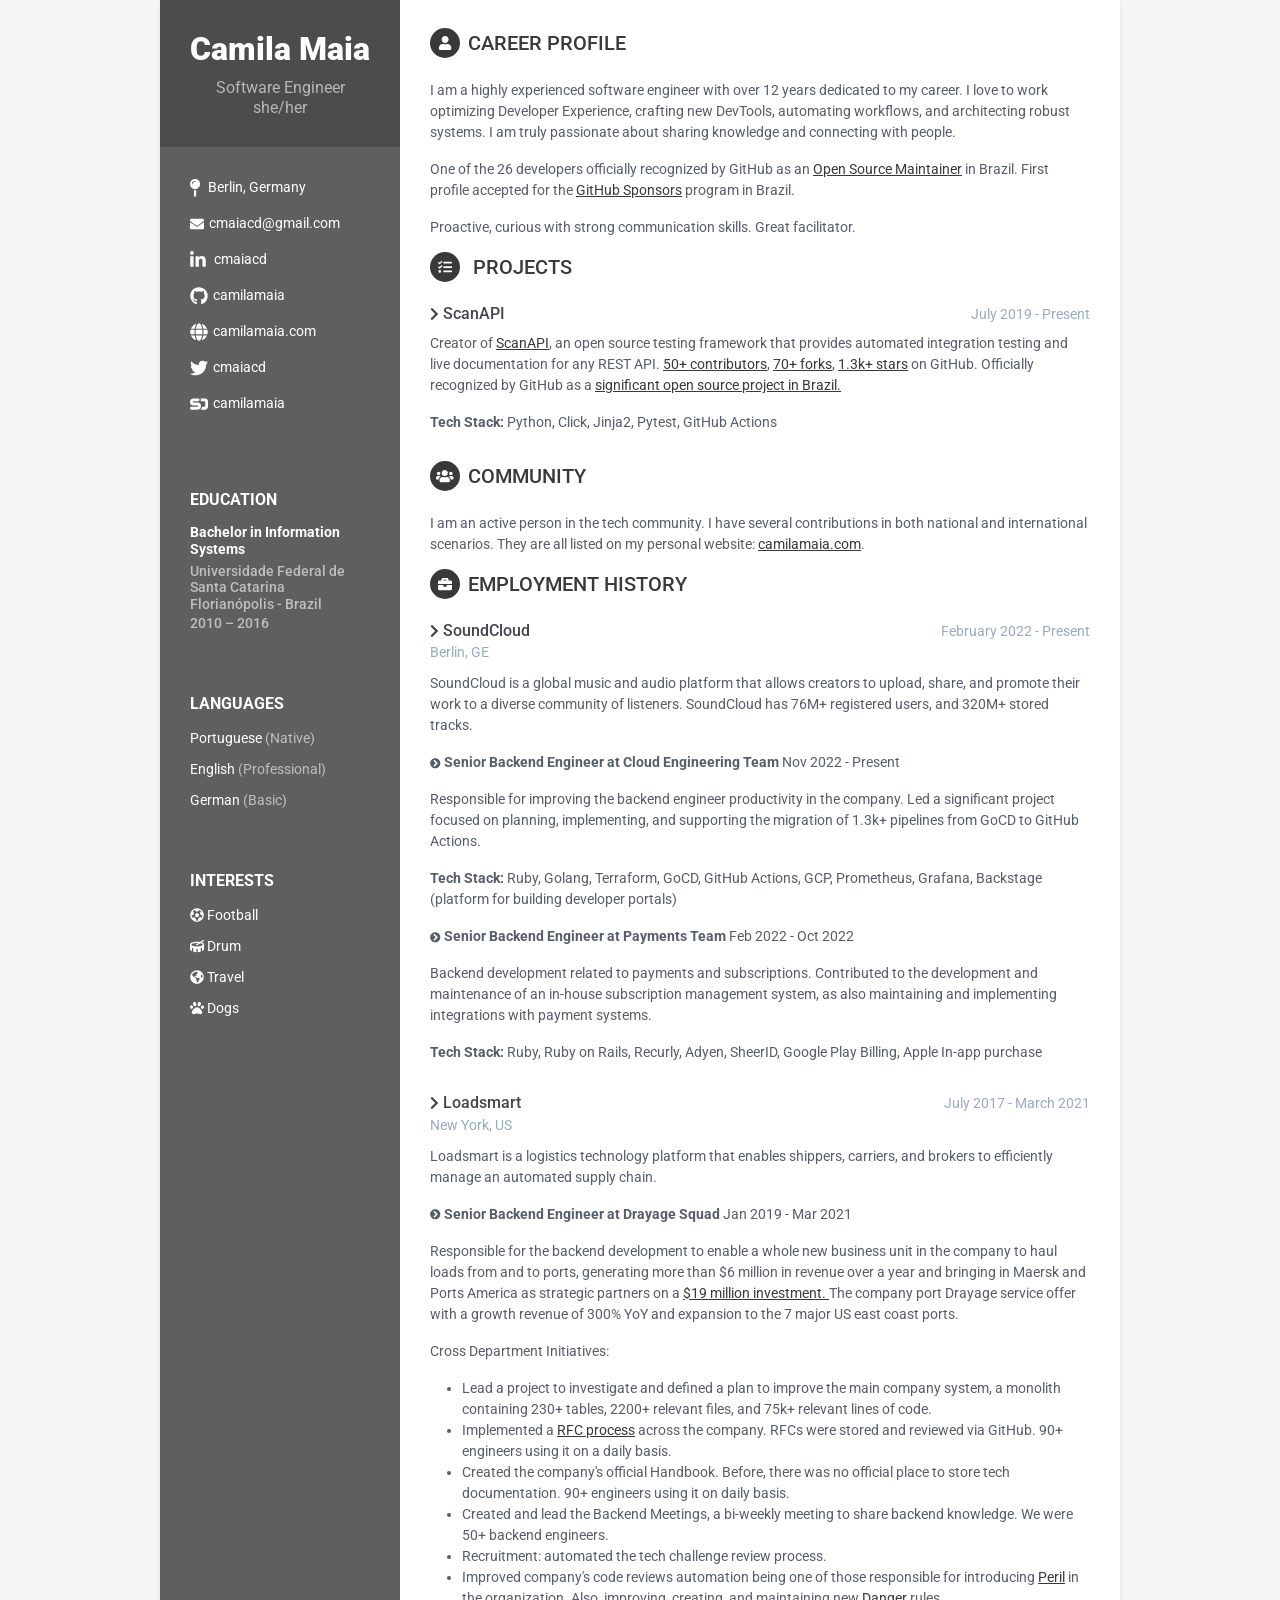
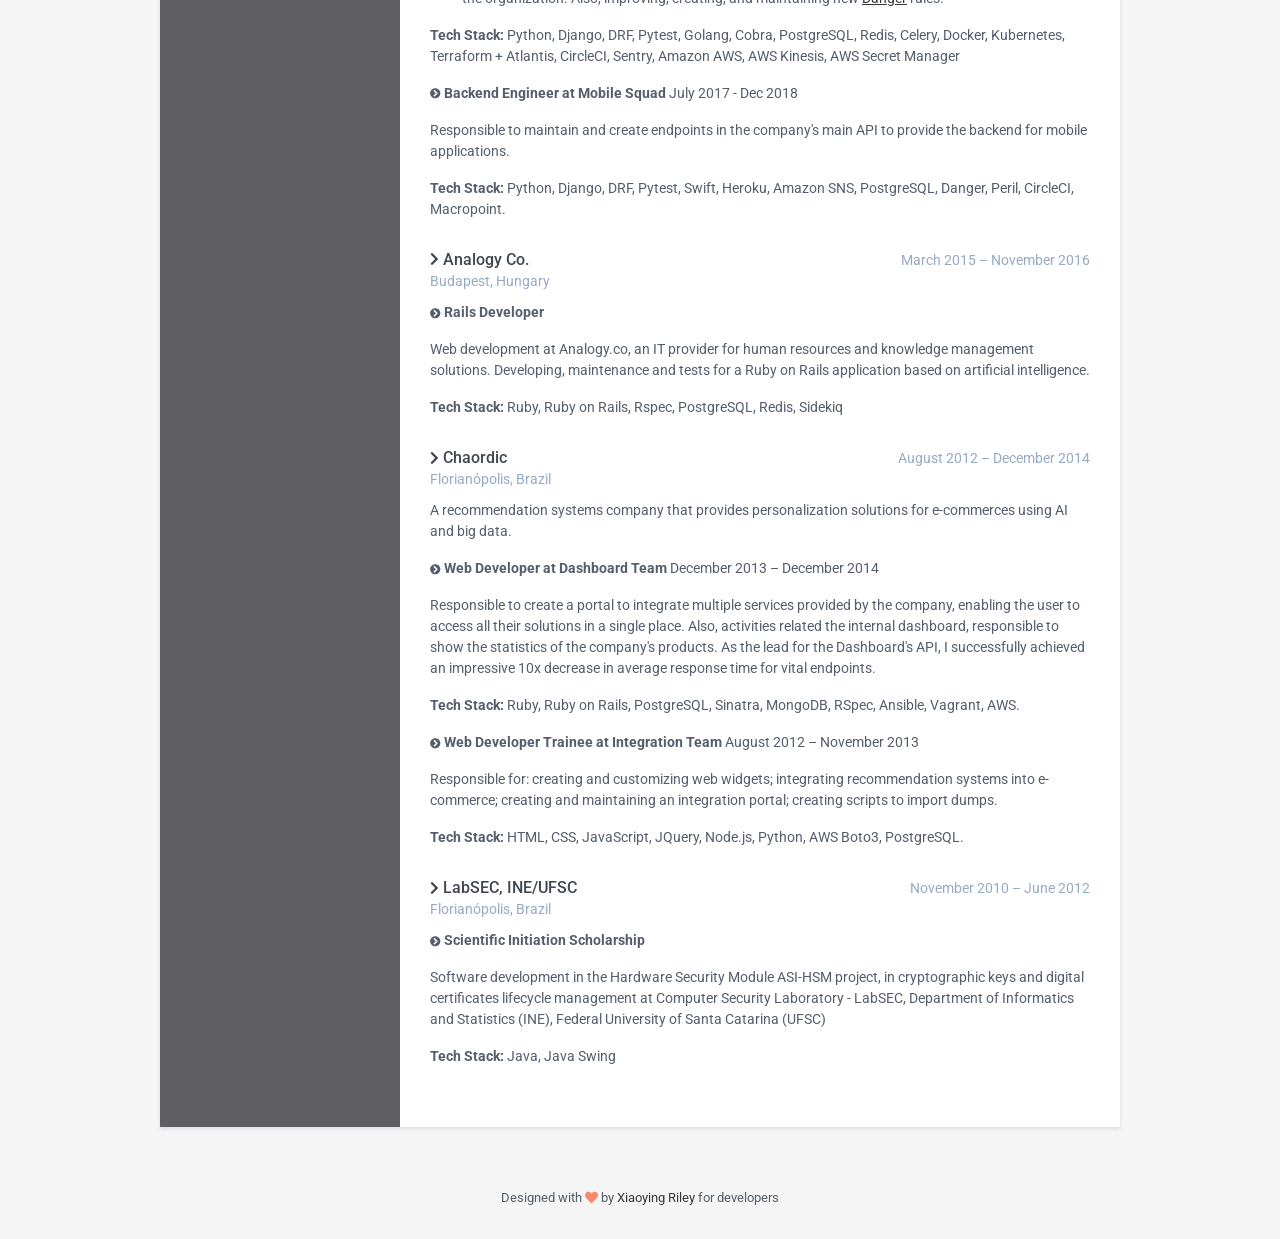
==== index.html @ 43090054 "Fixing grammar issues" ====
<!DOCTYPE html>
<html lang="en">
  <head>
    <title>Camila Maia - Resume/CV</title>

    <!-- Meta -->
    <meta charset="utf-8" />
    <meta http-equiv="X-UA-Compatible" content="IE=edge" />
    <meta name="viewport" content="width=device-width, initial-scale=1.0" />
    <meta
      name="description"
      content="Responsive HTML5 Resume/CV Template for Developers"
    />
    <meta name="author" content="Xiaoying Riley at 3rd Wave Media" />
    <link rel="shortcut icon" href="favicon.ico" />
    <!-- Google Font -->
    <link href='https://fonts.googleapis.com/css?family=Roboto:400,500,400italic,300italic,300,500italic,700,700italic,900,900italic' rel='stylesheet' type='text/css'>
    <!-- FontAwesome JS-->
	<script defer src="assets/fontawesome/js/all.min.js"></script>
    <!-- Global CSS -->
    <link
      rel="stylesheet"
      href="assets/plugins/bootstrap/css/bootstrap.min.css"
    />
    <!-- Theme CSS -->
    <link id="theme-style" rel="stylesheet" href="assets/css/custom-2.css" />

    <script src="https://cdn.jsdelivr.net/npm/@popperjs/core@2.9.2/dist/umd/popper.min.js" integrity="sha384-IQsoLXl5PILFhosVNubq5LC7Qb9DXgDA9i+tQ8Zj3iwWAwPtgFTxbJ8NT4GN1R8p" crossorigin="anonymous"></script>
    <script src="https://cdn.jsdelivr.net/npm/bootstrap@5.0.2/dist/js/bootstrap.min.js" integrity="sha384-cVKIPhGWiC2Al4u+LWgxfKTRIcfu0JTxR+EQDz/bgldoEyl4H0zUF0QKbrJ0EcQF" crossorigin="anonymous"></script>
  </head>

  <body>
    <div class="wrapper">
      <div class="sidebar-wrapper">
        <div class="profile-container">
          <h1 class="name">Camila Maia</h1>
          <h3 class="tagline">Software Engineer</h3>
          <h3 class="tagline">she/her</h3>
        </div>
        <!--//profile-container-->

        <div class="contact-container container-block">
          <ul class="list-unstyled contact-list">
            <li class="city">
              <i class="fas fa-map-pin"></i>
              Berlin, Germany
            </li>
            <li class="email">
              <i class="fas fa-envelope"></i
              ><a href="mailto: cmaiacd@gmail.com">cmaiacd@gmail.com</a>
            </li>
            <li class="linkedin">
              <i class="fab fa-linkedin-in"></i
              >
              <a href="https://www.linkedin.com/in/cmaiacd" target="_blank">cmaiacd</a>
            </li>
            <li class="github">
              <i class="fab fa-github"></i
              ><a href="https://www.github.com/camilamaia" target="_blank"
                >camilamaia</a
              >
            </li>
            <li class="website">
              <i class="fas fa-globe"></i
              ><a href="https://camilamaia.com" target="_blank">camilamaia.com</a>
            </li>
            <li class="twitter">
              <i class="fab fa-twitter"></i
              ><a href="https://twitter.com/cmaiacd" target="_blank">cmaiacd</a>
            </li>
            <li class="speaker-deck">
              <i class="fab fa-speaker-deck"></i
              ><a href="https://speakerdeck.com/camilamaia" target="_blank"
                >camilamaia</a
              >
            </li>
          </ul>
        </div>
        <!--//contact-container-->

        <div class="education-container container-block">
          <h2 class="container-block-title">Education</h2>
          <div class="item">
            <h4 class="degree">Bachelor in Information Systems</h4>
            <h5 class="meta">Universidade Federal de Santa Catarina</h5>
            <h5 class="meta">Florianópolis - Brazil</h5>
            <div class="time">2010 – 2016</div>
          </div>
          <!--//item-->
        </div>
        <!--//education-container-->

        <div class="languages-container container-block">
          <h2 class="container-block-title">Languages</h2>
          <ul class="list-unstyled interests-list">
            <li>Portuguese <span class="lang-desc">(Native)</span></li>
            <li>English <span class="lang-desc">(Professional)</span></li>
            <li>German <span class="lang-desc">(Basic)</span></li>
          </ul>
        </div>
        <!--//languages-container-->

        <div class="interests-container container-block">
          <h2 class="container-block-title">Interests</h2>
          <ul class="list-unstyled interests-list">
            <li><i class="fas fa-futbol"></i> Football</li>
            <li><i class="fas fa-drum"></i> Drum</li>
            <li><i class="fas fa-globe-americas"></i> Travel</li>
            <li><i class="fas fa-paw"></i> Dogs</li>
          </ul>
        </div>
        <!--//interests-->
      </div>
      <!--//sidebar-wrapper-->

      <div class="main-wrapper">
        <section class="section summary-section">
          <h2 class="section-title">
            <span class="icon-holder"><i class="fas fa-user"></i></span>Career
            Profile
          </h2>
          <div class="summary">
            <p>
              I am a highly experienced software engineer with over
              12 years dedicated to my career.
              I love to work optimizing Developer Experience, crafting new DevTools,
              automating workflows, and architecting robust systems.
              I am truly passionate about sharing knowledge and
              connecting with people.
            </p>
            <p>
              One of the 26 developers officially recognized by GitHub as an
              <a href="https://githubbrasil.com/en/open-source/maintainers.html" target="_blank">
               Open Source Maintainer</a> in Brazil.

              First profile accepted for the
              <a href="https://github.com/sponsors" target="_blank">GitHub Sponsors</a>
              program in Brazil.
            </p>
            <p>
              Proactive, curious with strong communication skills. Great facilitator.
            </p>
          </div>
          <!--//summary-->
        </section>
        <!--//summary-section-->

        <section class="section experiences-section">
          <h2 class="section-title">
            <span class="icon-holder"><i class="fas fa-tasks"></i></span>
            Projects
          </h2>

          <div class="item">
            <div class="meta">
              <div class="upper-row">
                <div data-bs-toggle="collapse" href="#scanapiDetails">
                  <h3 class="job-title">
                    <i class="fas fa-chevron-right fa-sm"></i>
                    ScanAPI
                  </h3>
                  <div class="time">July 2019 - Present</div>
                </div>
              </div>
              <div class="company"></div>
            </div>
            <!--//meta-->

            <div class="details collapse show" id="scanapiDetails">
              <div class="about-company">
                <p>
                  Creator of <a href="https://scanapi.dev">ScanAPI</a>,
                  an open source testing framework that provides automated
                  integration testing and live documentation for any REST API.

                  <a href="https://github.com/scanapi/scanapi/graphs/contributors" target="_blank">
                    50+ contributors</a>,
                  <a href="https://github.com/scanapi/scanapi/forks" target="_blank">
                    70+ forks</a>,
                  <a href="https://github.com/scanapi/scanapi/stargazers" target="_blank">
                    1.3k+ stars</a>
                  on GitHub.

                  Officially recognized by GitHub as a
                  <a href="https://githubbrasil.com/en/open-source/projects" target="_blank">
                    significant open source project in Brazil.
                  </a>
                </p>
              </div>
              <p>
                <strong>Tech Stack:</strong> Python, Click, Jinja2, Pytest, GitHub Actions
              </p>
            </div>
            <!--//scanapi-details-->
          </div>
          <!--//scanapi-item-->
        </section>
        <!--//oss-section-->

        <section class="section experiences-section">
          <h2 class="section-title">
            <span class="icon-holder"><i class="fas fa-users"></i></span
            >Community
          </h2>

          <p>
            I am an active person in the tech community. I have several contributions in both
            national and international scenarios. They are all listed on my personal website:
            <a href="https://www.camilamaia.com/appearances/" target="_blank">
              camilamaia.com</a>.
          </p>
        </section>
        <!--//community-section-->

        <section class="section experiences-section">
          <h2 class="section-title">
            <span class="icon-holder"><i class="fas fa-briefcase"></i></span
            >Employment History
          </h2>

          <div class="item">
            <div class="meta">
              <div class="upper-row">
                <div data-bs-toggle="collapse" href="#scDetails">
                  <h3 class="job-title">
                    <i class="fas fa-chevron-right fa-sm"></i>
                    SoundCloud
                  </h3>
                  <div class="time">February 2022 - Present</div>
                </div>
              </div>
              <div class="company">Berlin, GE</div>
            </div>
            <!--//meta-->

            <div class="details collapse show" id="scDetails">
              <div class="about-company">
                <p>
                  SoundCloud is a global music and audio platform that allows creators to upload,
                  share, and promote their work to a diverse community of listeners.
                  SoundCloud has 76M+ registered users, and 320M+ stored tracks.
                </p>
              </div>

              <div class="role">
                <p data-bs-toggle="collapse" href="#scCloudEng">
                  <i class="fas fa-chevron-circle-right fa-xs"></i>
                  <strong> Senior Backend Engineer at Cloud Engineering Team </strong>
                  Nov 2022 - Present
                </p>
                <div class="collapse show" id="scCloudEng">
                  <p>
                    Responsible for improving the backend engineer productivity
                    in the company. Led a significant project focused on planning,
                    implementing, and supporting the migration of 1.3k+ pipelines
                    from GoCD to GitHub Actions.
                  </p>
                  <p>
                    <strong>Tech Stack:</strong> Ruby, Golang, Terraform, GoCD,
                    GitHub Actions, GCP, Prometheus, Grafana, Backstage
                    (platform for building developer portals)
                  </p>
                </div>
              </div>
              <!--//role-sc-cloudeng-->

              <div class="role">
                <p data-bs-toggle="collapse" href="#scPayments">
                  <i class="fas fa-chevron-circle-right fa-xs"></i>
                  <strong> Senior Backend Engineer at Payments Team </strong>
                  Feb 2022 - Oct 2022
                </p>

                <div class="collapse show" id="scPayments">
                  <p>
                  Backend development related to payments and subscriptions.
                  Contributed to the development and maintenance of an in-house
                  subscription management system, as also maintaining and implementing
                  integrations with payment systems.
                  </p>

                  <p>
                    <strong>Tech Stack:</strong> Ruby, Ruby on Rails,
                    Recurly, Adyen, SheerID, Google Play Billing,
                    Apple In-app purchase
                  </p>
                </div>

              </div>
              <!--//role-sc-payments-->

            </div>
            <!--//sc-details-->
          </div>
          <!--//sc-item-->

          <div class="item">
            <div class="meta">
              <div class="upper-row">
                <div data-bs-toggle="collapse" href="#loadsmartDetails">
                  <h3 class="job-title">
                    <i class="fas fa-chevron-right fa-sm"></i>
                    Loadsmart
                  </h3>
                  <div class="time">July 2017 - March 2021</div>
                </div>
              </div>
              <div class="company">New York, US</div>
            </div>
            <!--//meta-->

            <div class="details collapse show" id="loadsmartDetails">
              <div class="about-company">
                <p>
                  Loadsmart is a logistics technology platform that enables shippers,
                  carriers, and brokers to efficiently manage an automated supply chain.
                </p>
              </div>

              <div class="role">
                <p data-bs-toggle="collapse" href="#loadsmartDrayage">
                  <i class="fas fa-chevron-circle-right fa-xs"></i>
                  <strong> Senior Backend Engineer at Drayage Squad </strong>
                  Jan 2019 - Mar 2021
                </p>
                <div class="collapse show" id="loadsmartDrayage">
                  <p>
                    Responsible for the backend development to enable a whole new
                    business unit in the company to haul loads from and to ports,
                    generating more than $6 million in revenue over a year and
                    bringing in Maersk and Ports America as strategic partners on a
                    <a href="https://www.freightwaves.com/news/loadsmart-loads-up-with-19-million-funding-for-drayage-app">
                      $19 million investment.
                    </a>
                    The company port Drayage service offer with a growth revenue
                    of 300% YoY and expansion to the 7 major US east coast ports.
                  </p>
                  <p>
                    Cross Department Initiatives:
                  </p>
                  <ul>
                    <li>
                      Lead a project to investigate and defined a plan to improve the main company
                      system, a monolith containing 230+ tables, 2200+ relevant files, and 75k+ relevant
                      lines of code.
                    </li>
                    <li>
                      Implemented a
                      <a href="https://philcalcado.com/2018/11/19/a_structured_rfc_process.html">
                        RFC process</a>
                      across the company. RFCs were stored and reviewed via GitHub.
                      90+ engineers using it on a daily basis.
                    </li>
                    <li>
                      Created the company's official Handbook. Before, there was no official
                      place to store tech documentation. 90+ engineers using it on daily basis.
                    </li>
                    <li>
                      Created and lead the Backend Meetings, a bi-weekly meeting to share
                      backend knowledge. We were 50+ backend engineers.
                    </li>
                    <li>
                      Recruitment: automated the tech challenge review process.
                    </li>
                    <li>
                      Improved company's code reviews automation being one of those responsible for
                      introducing <a href="https://github.com/danger/peril">Peril</a> in the
                      organization. Also, improving, creating, and maintaining new
                      <a href="https://danger.systems/ruby/">Danger</a> rules.
                    </li>
                  </ul>
                  <p>
                    <strong>Tech Stack:</strong> Python, Django, DRF, Pytest, Golang, Cobra,
                    PostgreSQL, Redis, Celery, Docker, Kubernetes, Terraform + Atlantis,
                    CircleCI, Sentry, Amazon AWS, AWS Kinesis, AWS Secret Manager
                  </p>
                </div>
              </div>
              <!--//role-loadsmart-drayage-->

              <div class="role">
                <p data-bs-toggle="collapse" href="#loadsmartMobile">
                  <i class="fas fa-chevron-circle-right fa-xs"></i>
                  <strong> Backend Engineer at Mobile Squad </strong>
                  July 2017 - Dec 2018
                </p>

                <div class="collapse show" id="loadsmartMobile">
                  <p>
                    Responsible to maintain and create endpoints in the
                    company's main API to provide the backend for mobile applications.
                  </p>

                  <p>
                    <strong>Tech Stack:</strong> Python, Django, DRF, Pytest, Swift,
                    Heroku, Amazon SNS, PostgreSQL, Danger, Peril, CircleCI, Macropoint.
                  </p>
                </div>

              </div>
              <!--//role-loadsmart-mobile-->

            </div>
            <!--//loadsmart-details-->
          </div>
          <!--//loadsmart-item-->

          <div class="item">
            <div class="meta">
              <div class="upper-row">
                <div data-bs-toggle="collapse" href="#analogyDetails">
                  <h3 class="job-title">
                    <i class="fas fa-chevron-right fa-sm"></i>
                    Analogy Co.
                  </h3>
                  <div class="time">March 2015 – November 2016</div>
                </div>
              </div>
              <!--//upper-row-->
              <div class="company">Budapest, Hungary</div>
            </div>
            <!--//meta-->

            <div class="details collapse show" id="analogyDetails">
              <div class="role">
                <p data-bs-toggle="collapse" href="#analogyRailsDeveloper">
                  <i class="fas fa-chevron-circle-right fa-xs"></i>
                  <strong> Rails Developer </strong>
                </p>

                <div class="collapse show" id="analogyRailsDeveloper">
                  <p>
                    Web development at Analogy.co, an IT provider for human
                    resources and knowledge management solutions. Developing,
                    maintenance and tests for a Ruby on Rails application based on
                    artificial intelligence.
                  </p>

                  <p>
                    <strong>Tech Stack:</strong> Ruby, Ruby on Rails, Rspec, PostgreSQL,
                    Redis, Sidekiq
                  </p>
                </div>
              </div>

            </div>
            <!--//details-->
          </div>
          <!--//analogy-item-->

          <div class="item">
            <div class="meta">
              <div class="upper-row">
                <div data-bs-toggle="collapse" href="#chaordicDetails">
                  <h3 class="job-title">
                    <i class="fas fa-chevron-right fa-sm"></i>
                    Chaordic
                  </h3>
                  <div class="time">August 2012 – December 2014</div>
                </div>
              </div>
              <!--//upper-row-->
              <div class="company">Florianópolis, Brazil</div>
            </div>
            <!--//meta-->

            <div class="details collapse show" id="chaordicDetails">
              <div class="about-company">
                <p>
                  A recommendation systems company that provides personalization
                  solutions for e-commerces using AI and big data.
                </p>
              </div>

              <div class="role">
                <p data-bs-toggle="collapse" href="#chaordicCLT">
                  <i class="fas fa-chevron-circle-right fa-xs"></i>
                  <strong> Web Developer at Dashboard Team </strong>
                  December 2013 – December 2014
                </p>

                <div class="collapse show" id="chaordicCLT">
                  <p>
                    Responsible to create a portal to integrate multiple services
                    provided by the company, enabling the user to access all
                    their solutions in a single place.
                    Also, activities related the internal dashboard, responsible
                    to show the statistics of the company's products.
                    As the lead for the Dashboard's API, I successfully achieved an impressive
                    10x decrease in average response time for vital endpoints.
                  </p>
                  <p>
                    <strong>Tech Stack:</strong> Ruby, Ruby on Rails, PostgreSQL, Sinatra, MongoDB,
                    RSpec, Ansible, Vagrant, AWS.
                  </p>
                </div>
              </div>


              <div class="role">
                <p data-bs-toggle="collapse" href="#chaordicInternIntegration">
                  <i class="fas fa-chevron-circle-right fa-xs"></i>
                  <strong> Web Developer Trainee at Integration Team </strong>
                  August 2012 – November 2013
                </p>

                <div class="collapse show" id="chaordicInternIntegration">
                  <p>
                    Responsible for: creating and customizing web widgets;
                    integrating recommendation systems into e-commerce;
                    creating and maintaining an integration portal;
                    creating scripts to import dumps.
                  </p>

                  <p>
                    <strong> Tech Stack: </strong> HTML, CSS, JavaScript, JQuery, Node.js, Python,
                    AWS Boto3, PostgreSQL.
                  </p>
                </div>
              </div>
            </div>
            <!--//details-->
          </div>
          <!--//chaordic-item-->

          <div class="item">
            <div class="meta">
              <div class="upper-row">
                <div data-bs-toggle="collapse" href="#labsecDetails">
                  <h3 class="job-title">
                    <i class="fas fa-chevron-right fa-sm"></i>
                    LabSEC, INE/UFSC
                  </h3>
                  <div class="time">November 2010 – June 2012</div>
                </div>
              </div>
              <!--//upper-row-->
              <div class="company">
                Florianópolis, Brazil
              </div>
            </div>
            <!--//meta-->
            <div class="details collapse show" id="labsecDetails">
              <div class="role">
                <p data-bs-toggle="collapse" href="#labsecIntern">
                  <i class="fas fa-chevron-circle-right fa-xs"></i>
                  <strong> Scientific Initiation Scholarship </strong>
                </p>

                <div class="collapse show" id="labsecIntern">
                  <p>
                    Software development in the Hardware Security Module ASI-HSM
                    project, in cryptographic keys and digital certificates
                    lifecycle management at Computer Security Laboratory - LabSEC,
                    Department of Informatics and Statistics (INE), Federal
                    University of Santa Catarina (UFSC)
                  </p>

                  <p>
                    <strong>Tech Stack:</strong> Java, Java Swing
                  </p>
                </div>
              </div>
            </div>
            <!--//details-->
          </div>
          <!--//labsec-item-->

        </section>
        <!--//experiences-section-->
      </div>
      <!--//main-body-->
    </div>

    <footer class="footer">
      <div class="text-center">
        <!--/* This template is released under the Creative Commons Attribution 3.0 License. Please keep the attribution link below when using for your own project. Thank you for your support. :) If you'd like to use the template without the attribution, you can check out other commercial license options via our website: themes.3rdwavemedia.com */-->
        <small class="copyright"
          >Designed with <i class="fas fa-heart"></i> by
          <a href="http://themes.3rdwavemedia.com" target="_blank"
            >Xiaoying Riley</a
          >
          for developers</small
        >
      </div>
      <!--//container-->
    </footer>
    <!--//footer-->
  </body>
</html>
---- assets/css/custom-2.css ----
body {
  font-family: 'Roboto', sans-serif;
  color: #545E6C;
  background: #f5f5f5;
  font-size: 14px;
  -webkit-font-smoothing: antialiased;
  -moz-osx-font-smoothing: grayscale; }

h1, h2, h3, h4, h5, h6 {
  font-weight: 700; }

a {
  color: #39383a;
  text-decoration: none; }

  a:hover {
    text-decoration: underline;
    color: #131313;
    -webkit-transition: all 0.4s ease-in-out;
    -moz-transition: all 0.4s ease-in-out;
    -ms-transition: all 0.4s ease-in-out;
    -o-transition: all 0.4s ease-in-out; }
  a:focus {
    text-decoration: none; }

p {
  line-height: 1.5; }

.wrapper {
  background: #5f5e61;
  max-width: 960px;
  margin: 0 auto;
  position: relative;
  -webkit-box-shadow: 0px 2px 4px rgba(0, 0, 0, 0.1);
  -moz-box-shadow: 0px 2px 4px rgba(0, 0, 0, 0.1);
  box-shadow: 0px 2px 4px rgba(0, 0, 0, 0.1); }

.sidebar-wrapper {
  background: #5f5e61;
  position: absolute;
  right: 0;
  width: 240px;
  height: 100%;
  min-height: 800px;
  color: #fff; }
  .sidebar-wrapper a {
    color: #fff; }
  .sidebar-wrapper .profile-container {
    padding: 30px;
    background: rgba(0, 0, 0, 0.2);
    text-align: center;
    color: #fff; }
  .sidebar-wrapper .name {
    font-size: 32px;
    font-weight: 900;
    margin-top: 0;
    margin-bottom: 10px; }
  .sidebar-wrapper .tagline {
    color: rgba(255, 255, 255, 0.6);
    font-size: 16px;
    font-weight: 400;
    margin-top: 0;
    margin-bottom: 0; }
  .sidebar-wrapper .profile {
    margin-bottom: 15px; }
  .sidebar-wrapper .contact-list .svg-inline--fa {
    margin-right: 5px;
    font-size: 18px;
    vertical-align: middle; }
  .sidebar-wrapper .contact-list li {
    margin-bottom: 15px; }
    .sidebar-wrapper .contact-list li:last-child {
      margin-bottom: 0; }
  .sidebar-wrapper .contact-list .email .svg-inline--fa {
    font-size: 14px; }
  .sidebar-wrapper .container-block {
    padding: 30px; }
  .sidebar-wrapper .container-block-title {
    text-transform: uppercase;
    font-size: 16px;
    font-weight: 700;
    margin-top: 0;
    margin-bottom: 15px; }
  .sidebar-wrapper .degree {
    font-size: 14px;
    margin-top: 0;
    margin-bottom: 5px; }
  .sidebar-wrapper .education-container .item {
    margin-bottom: 15px; }
    .sidebar-wrapper .education-container .item:last-child {
      margin-bottom: 0; }
  .sidebar-wrapper .education-container .meta {
    color: rgba(255, 255, 255, 0.6);
    font-weight: 500;
    margin-bottom: 0px;
    margin-top: 0;
    font-size: 14px; }
  .sidebar-wrapper .education-container .time {
    color: rgba(255, 255, 255, 0.6);
    font-weight: 500;
    margin-bottom: 0px; }
  .sidebar-wrapper .languages-container .lang-desc {
    color: rgba(255, 255, 255, 0.6); }
  .sidebar-wrapper .languages-list {
    margin-bottom: 0; }
    .sidebar-wrapper .languages-list li {
      margin-bottom: 10px; }
      .sidebar-wrapper .languages-list li:last-child {
        margin-bottom: 0; }
  .sidebar-wrapper .interests-list {
    margin-bottom: 0; }
    .sidebar-wrapper .interests-list li {
      margin-bottom: 10px; }
      .sidebar-wrapper .interests-list li:last-child {
        margin-bottom: 0; }

.main-wrapper {
  background: #fff;
  padding: 60px;
  padding-right: 300px; }
  .main-wrapper .section-title {
    text-transform: uppercase;
    font-size: 20px;
    font-weight: 500;
    color: #39383a;
    position: relative;
    margin-top: 0;
    margin-bottom: 20px; }
    .main-wrapper .section-title .icon-holder {
      width: 30px;
      height: 30px;
      margin-right: 8px;
      display: inline-block;
      color: #fff;
      -webkit-border-radius: 50%;
      -moz-border-radius: 50%;
      -ms-border-radius: 50%;
      -o-border-radius: 50%;
      border-radius: 50%;
      -moz-background-clip: padding;
      -webkit-background-clip: padding-box;
      background-clip: padding-box;
      background: #39383a;
      text-align: center;
      font-size: 16px;
      position: relative;
      top: -2px; }
      .main-wrapper .section-title .icon-holder .svg-inline--fa {
        font-size: 14px;
        margin-top: 8px; }
  .main-wrapper .section {
    margin-bottom: 10px; }
  .main-wrapper .experiences-section .item {
    margin-bottom: 30px; }
  .main-wrapper .upper-row {
    position: relative;
    overflow: hidden;
    margin-bottom: 2px; }
  .main-wrapper .job-title {
    color: #3F4650;
    font-size: 16px;
    margin-top: 0;
    margin-bottom: 0;
    font-weight: 500; }
  .main-wrapper .time {
    position: absolute;
    right: 0;
    top: 0;
    color: #97AAC3; }
  .main-wrapper .company {
    margin-bottom: 10px;
    color: #97AAC3; }
  .main-wrapper .project-title {
    font-size: 16px;
    font-weight: 400;
    margin-top: 0;
    margin-bottom: 5px; }
  .main-wrapper .projects-section .intro {
    margin-bottom: 30px; }
  .main-wrapper .projects-section .item {
    margin-bottom: 15px; }
  .main-wrapper a{
    text-decoration: underline;
  }

.skillset .item {
  margin-bottom: 15px;
  overflow: hidden; }
.skillset .level-title {
  font-size: 14px;
  margin-top: 0;
  margin-bottom: 12px; }
.skillset .level-bar {
  height: 12px;
  background: #f5f5f5;
  -webkit-border-radius: 2px;
  -moz-border-radius: 2px;
  -ms-border-radius: 2px;
  -o-border-radius: 2px;
  border-radius: 2px;
  -moz-background-clip: padding;
  -webkit-background-clip: padding-box;
  background-clip: padding-box; }
.skillset .theme-progress-bar {
  background: #78777b; }

.footer {
  padding: 30px;
  padding-top: 60px; }
  .footer .copyright {
    line-height: 1.6;
    color: #545E6C;
    font-size: 13px; }
  .footer .fa-heart {
    color: #fb866a; }

@media (max-width: 767.98px) {
  .sidebar-wrapper {
    position: static;
    width: inherit; }

  .main-wrapper {
    padding: 30px; }

  .main-wrapper .time {
    position: static;
    display: block;
    margin-top: 5px; }

  .main-wrapper .upper-row {
    margin-bottom: 0; } }
@media (min-width: 992px) {
  .skillset .level-title {
    display: inline-block;
    float: left;
    width: 30%;
    margin-bottom: 0; } }
@media (min-width: 767.98px) {
  .sidebar-wrapper {
    left: 0; }

  .main-wrapper {
    padding: 30px;
    padding-left: 270px; } }

/*# sourceMappingURL=custom-2.css.map */
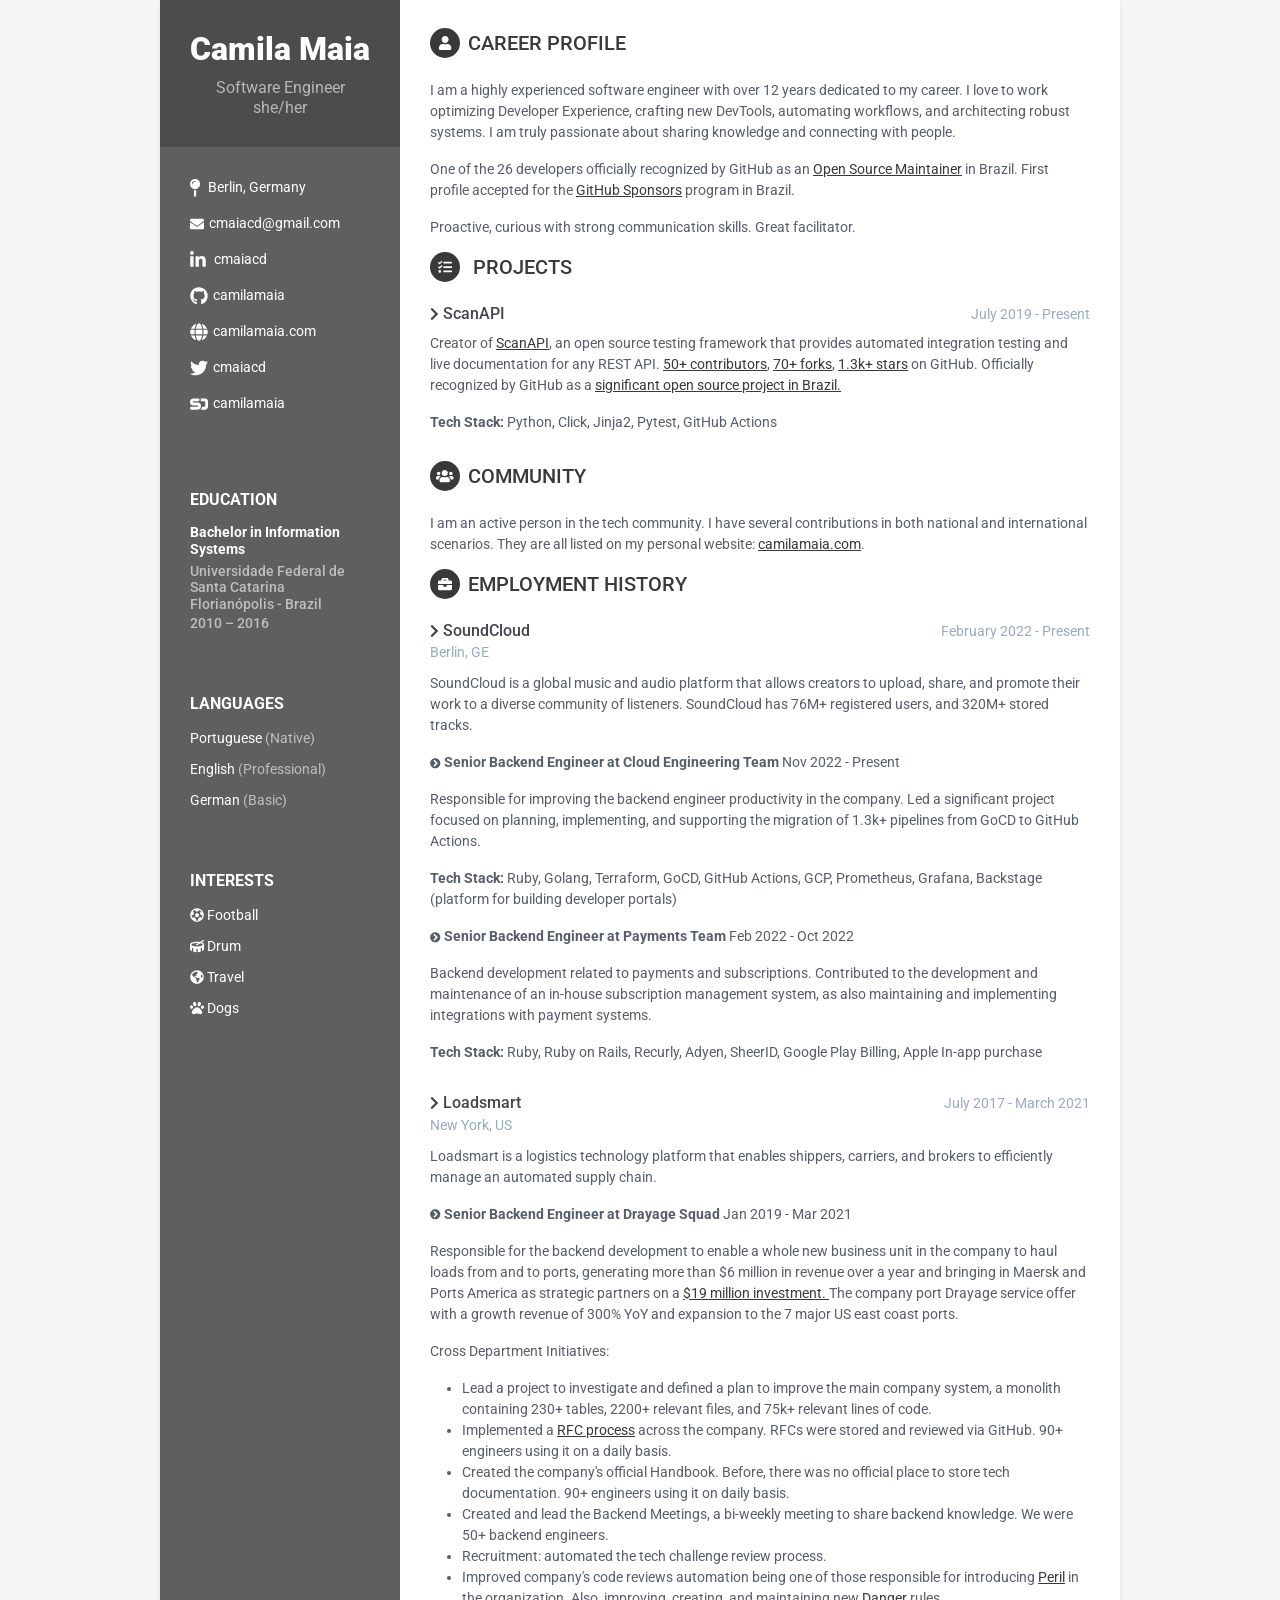
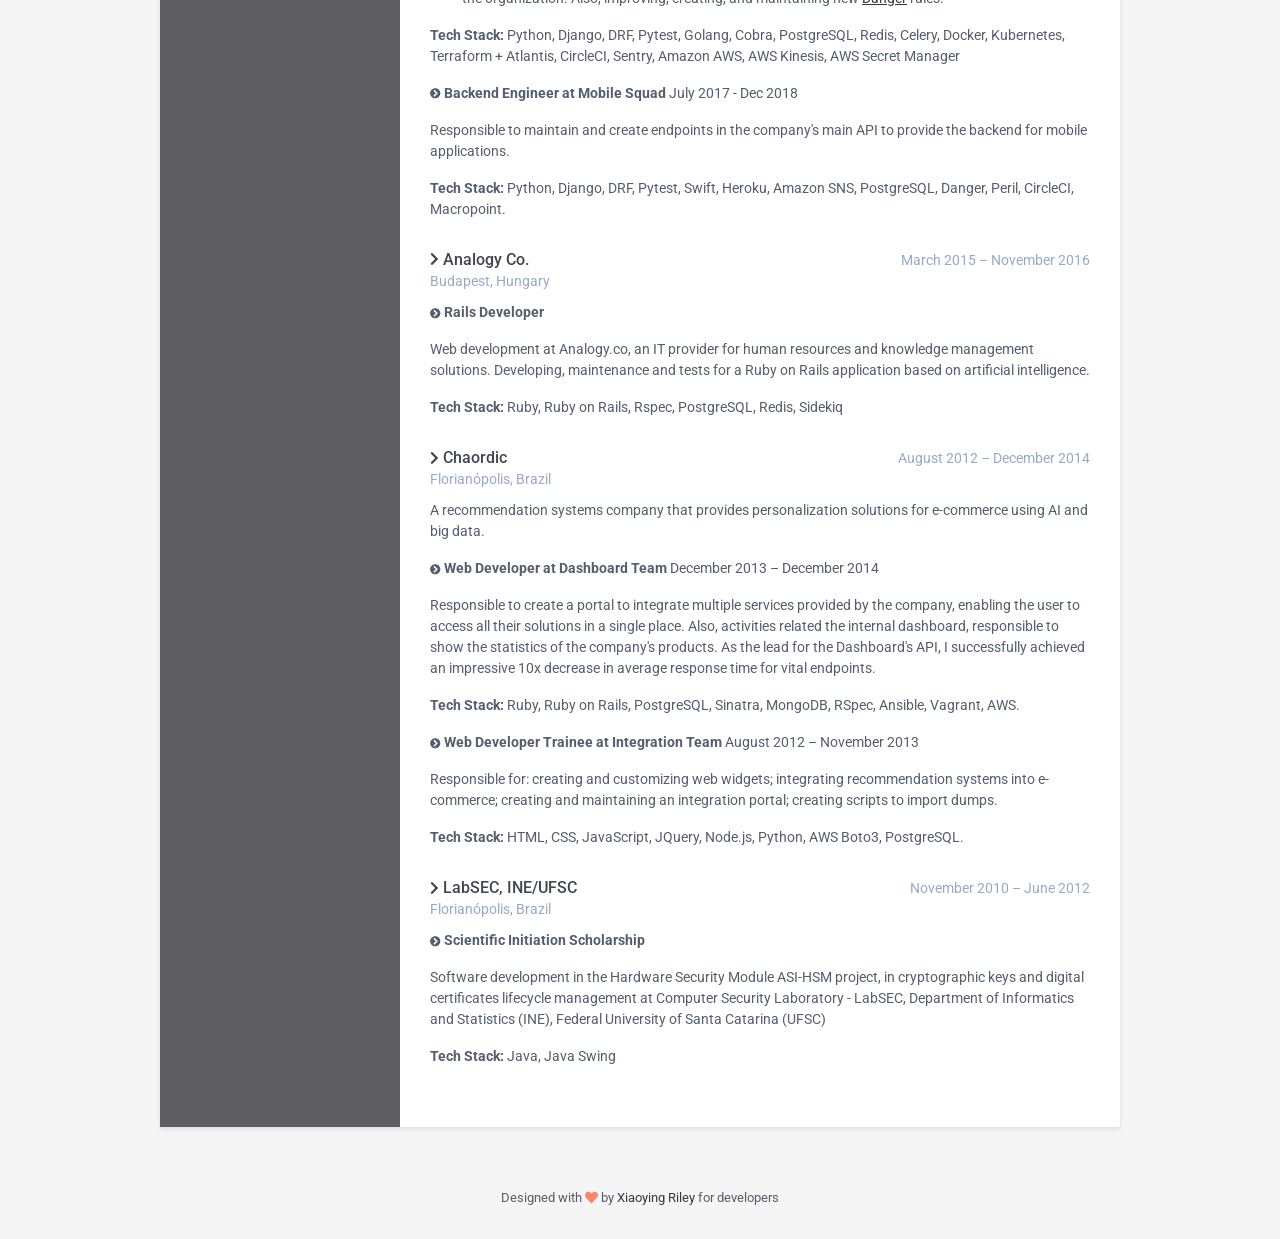
==== commit 9910ea9f: "Fixing grammar issues 2" ====
--- a/index.html
+++ b/index.html
@@ -468,7 +468,7 @@
               <div class="about-company">
                 <p>
                   A recommendation systems company that provides personalization
-                  solutions for e-commerces using AI and big data.
+                  solutions for e-commerce using AI and big data.
                 </p>
               </div>
 
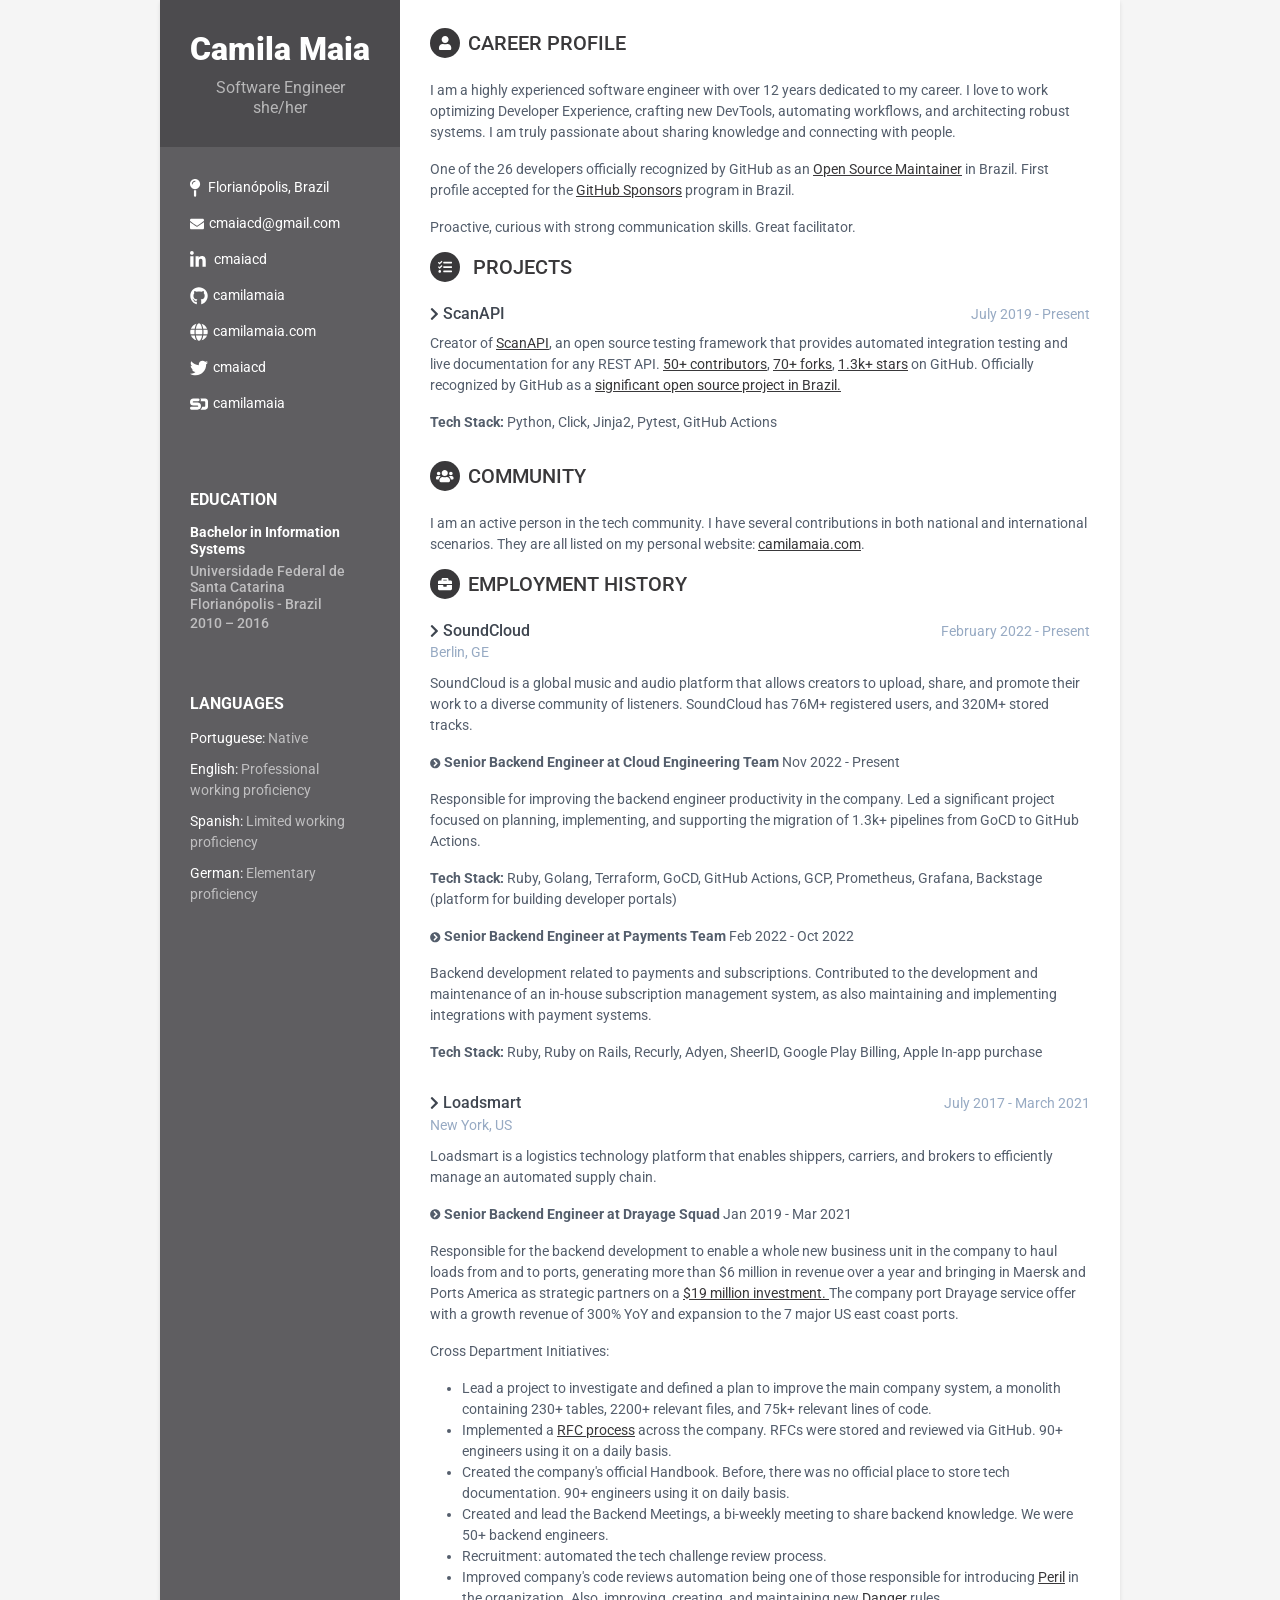
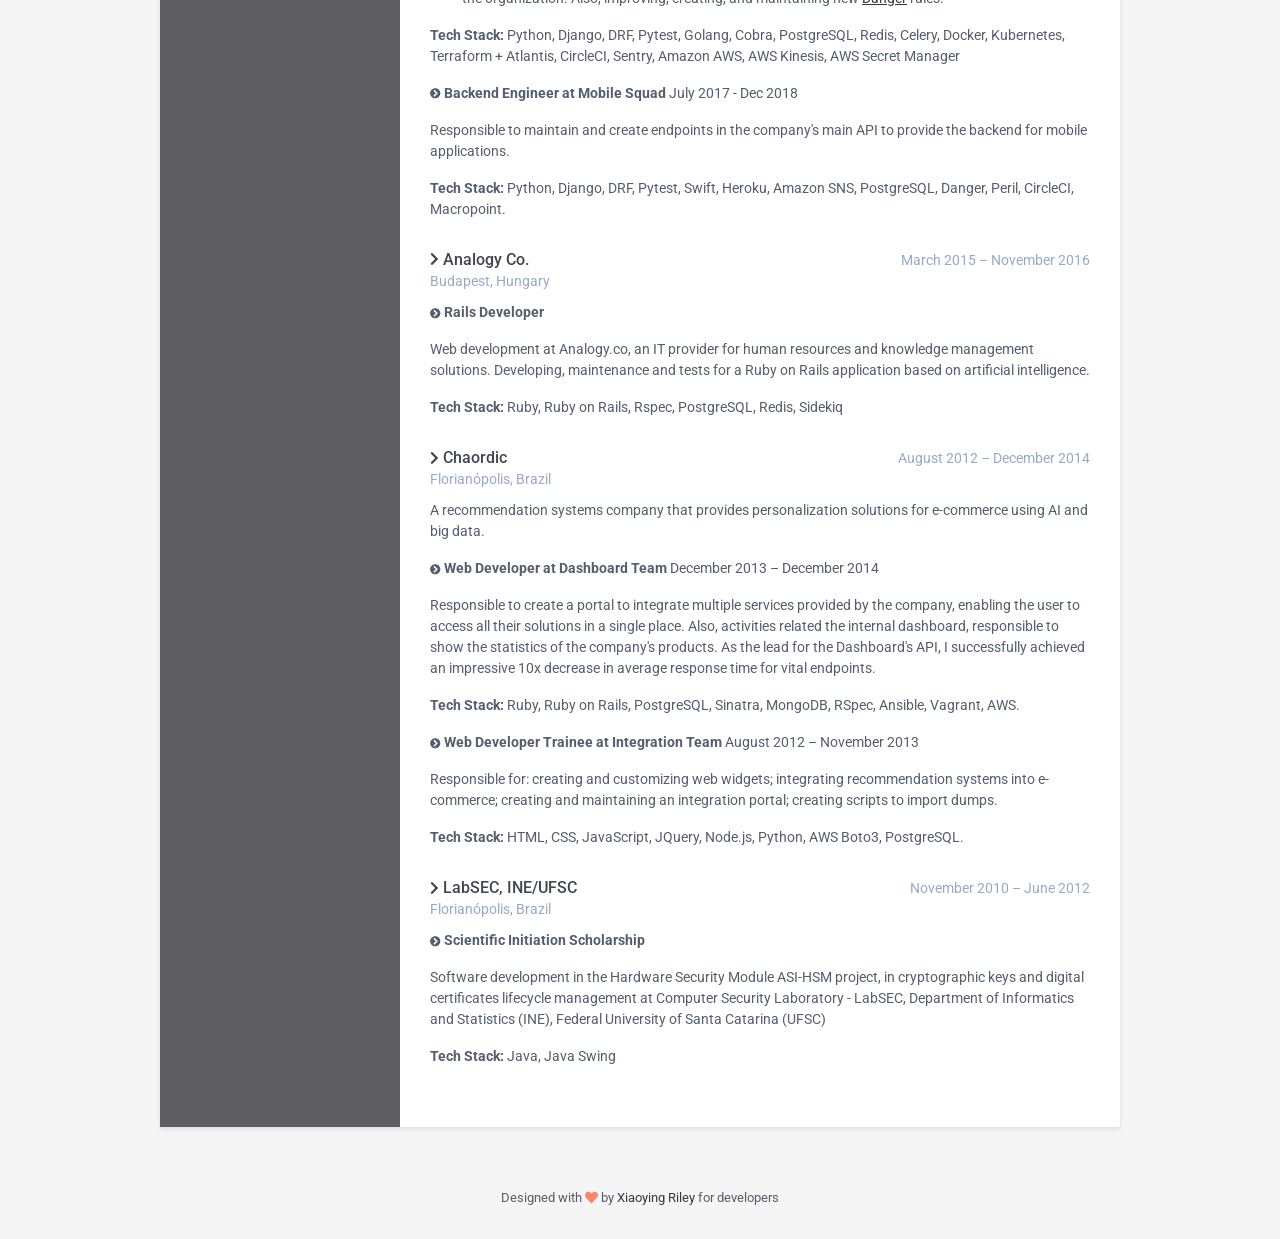
==== commit 1e152156: "remove interests, update languages and location" ====
--- a/index.html
+++ b/index.html
@@ -43,7 +43,7 @@
           <ul class="list-unstyled contact-list">
             <li class="city">
               <i class="fas fa-map-pin"></i>
-              Berlin, Germany
+              Florianópolis, Brazil
             </li>
             <li class="email">
               <i class="fas fa-envelope"></i
@@ -93,23 +93,13 @@
         <div class="languages-container container-block">
           <h2 class="container-block-title">Languages</h2>
           <ul class="list-unstyled interests-list">
-            <li>Portuguese <span class="lang-desc">(Native)</span></li>
-            <li>English <span class="lang-desc">(Professional)</span></li>
-            <li>German <span class="lang-desc">(Basic)</span></li>
+            <li>Portuguese: <span class="lang-desc">Native</span></li>
+            <li>English: <span class="lang-desc">Professional working proficiency</span></li>
+            <li>Spanish: <span class="lang-desc">Limited working proficiency</span></li>
+            <li>German: <span class="lang-desc">Elementary proficiency</span></li>
           </ul>
         </div>
         <!--//languages-container-->
-
-        <div class="interests-container container-block">
-          <h2 class="container-block-title">Interests</h2>
-          <ul class="list-unstyled interests-list">
-            <li><i class="fas fa-futbol"></i> Football</li>
-            <li><i class="fas fa-drum"></i> Drum</li>
-            <li><i class="fas fa-globe-americas"></i> Travel</li>
-            <li><i class="fas fa-paw"></i> Dogs</li>
-          </ul>
-        </div>
-        <!--//interests-->
       </div>
       <!--//sidebar-wrapper-->
 
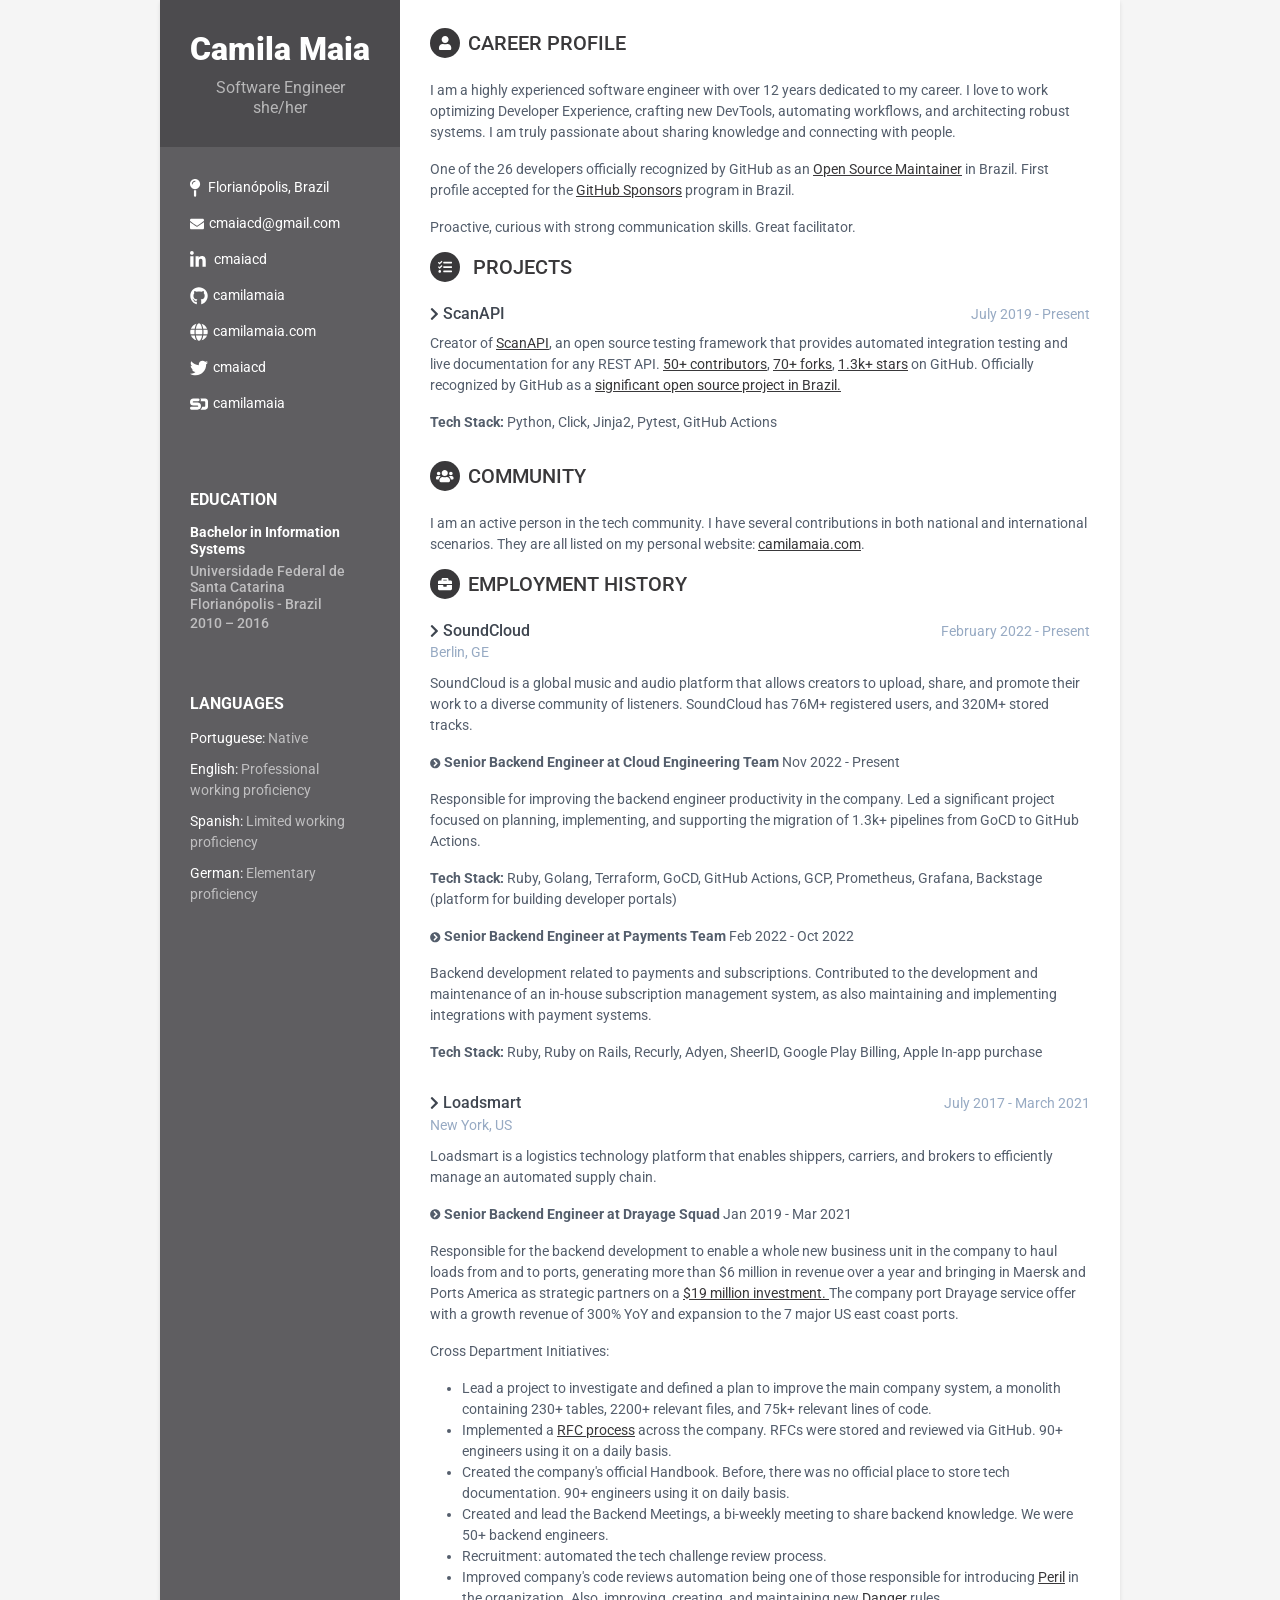
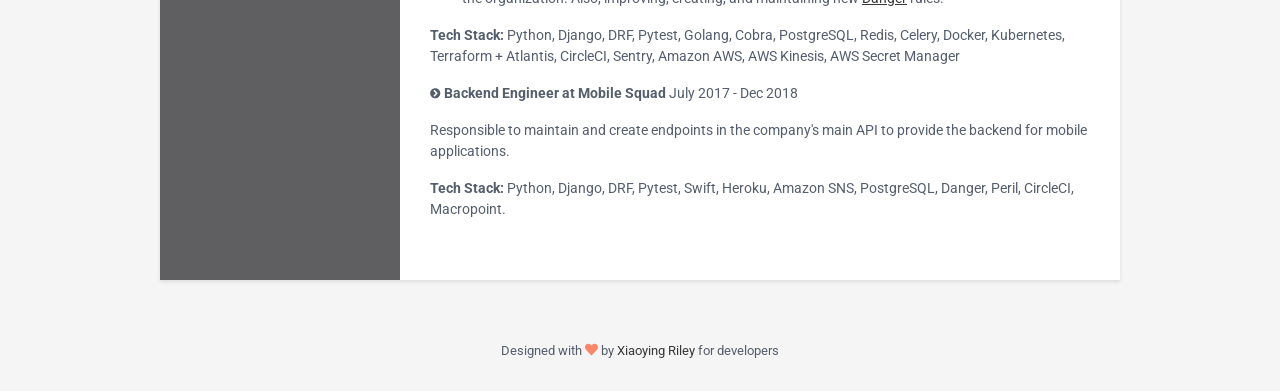
==== commit a564a34b: "remove analogy, chaordic and labsec" ====
--- a/index.html
+++ b/index.html
@@ -395,167 +395,6 @@
           </div>
           <!--//loadsmart-item-->
 
-          <div class="item">
-            <div class="meta">
-              <div class="upper-row">
-                <div data-bs-toggle="collapse" href="#analogyDetails">
-                  <h3 class="job-title">
-                    <i class="fas fa-chevron-right fa-sm"></i>
-                    Analogy Co.
-                  </h3>
-                  <div class="time">March 2015 – November 2016</div>
-                </div>
-              </div>
-              <!--//upper-row-->
-              <div class="company">Budapest, Hungary</div>
-            </div>
-            <!--//meta-->
-
-            <div class="details collapse show" id="analogyDetails">
-              <div class="role">
-                <p data-bs-toggle="collapse" href="#analogyRailsDeveloper">
-                  <i class="fas fa-chevron-circle-right fa-xs"></i>
-                  <strong> Rails Developer </strong>
-                </p>
-
-                <div class="collapse show" id="analogyRailsDeveloper">
-                  <p>
-                    Web development at Analogy.co, an IT provider for human
-                    resources and knowledge management solutions. Developing,
-                    maintenance and tests for a Ruby on Rails application based on
-                    artificial intelligence.
-                  </p>
-
-                  <p>
-                    <strong>Tech Stack:</strong> Ruby, Ruby on Rails, Rspec, PostgreSQL,
-                    Redis, Sidekiq
-                  </p>
-                </div>
-              </div>
-
-            </div>
-            <!--//details-->
-          </div>
-          <!--//analogy-item-->
-
-          <div class="item">
-            <div class="meta">
-              <div class="upper-row">
-                <div data-bs-toggle="collapse" href="#chaordicDetails">
-                  <h3 class="job-title">
-                    <i class="fas fa-chevron-right fa-sm"></i>
-                    Chaordic
-                  </h3>
-                  <div class="time">August 2012 – December 2014</div>
-                </div>
-              </div>
-              <!--//upper-row-->
-              <div class="company">Florianópolis, Brazil</div>
-            </div>
-            <!--//meta-->
-
-            <div class="details collapse show" id="chaordicDetails">
-              <div class="about-company">
-                <p>
-                  A recommendation systems company that provides personalization
-                  solutions for e-commerce using AI and big data.
-                </p>
-              </div>
-
-              <div class="role">
-                <p data-bs-toggle="collapse" href="#chaordicCLT">
-                  <i class="fas fa-chevron-circle-right fa-xs"></i>
-                  <strong> Web Developer at Dashboard Team </strong>
-                  December 2013 – December 2014
-                </p>
-
-                <div class="collapse show" id="chaordicCLT">
-                  <p>
-                    Responsible to create a portal to integrate multiple services
-                    provided by the company, enabling the user to access all
-                    their solutions in a single place.
-                    Also, activities related the internal dashboard, responsible
-                    to show the statistics of the company's products.
-                    As the lead for the Dashboard's API, I successfully achieved an impressive
-                    10x decrease in average response time for vital endpoints.
-                  </p>
-                  <p>
-                    <strong>Tech Stack:</strong> Ruby, Ruby on Rails, PostgreSQL, Sinatra, MongoDB,
-                    RSpec, Ansible, Vagrant, AWS.
-                  </p>
-                </div>
-              </div>
-
-
-              <div class="role">
-                <p data-bs-toggle="collapse" href="#chaordicInternIntegration">
-                  <i class="fas fa-chevron-circle-right fa-xs"></i>
-                  <strong> Web Developer Trainee at Integration Team </strong>
-                  August 2012 – November 2013
-                </p>
-
-                <div class="collapse show" id="chaordicInternIntegration">
-                  <p>
-                    Responsible for: creating and customizing web widgets;
-                    integrating recommendation systems into e-commerce;
-                    creating and maintaining an integration portal;
-                    creating scripts to import dumps.
-                  </p>
-
-                  <p>
-                    <strong> Tech Stack: </strong> HTML, CSS, JavaScript, JQuery, Node.js, Python,
-                    AWS Boto3, PostgreSQL.
-                  </p>
-                </div>
-              </div>
-            </div>
-            <!--//details-->
-          </div>
-          <!--//chaordic-item-->
-
-          <div class="item">
-            <div class="meta">
-              <div class="upper-row">
-                <div data-bs-toggle="collapse" href="#labsecDetails">
-                  <h3 class="job-title">
-                    <i class="fas fa-chevron-right fa-sm"></i>
-                    LabSEC, INE/UFSC
-                  </h3>
-                  <div class="time">November 2010 – June 2012</div>
-                </div>
-              </div>
-              <!--//upper-row-->
-              <div class="company">
-                Florianópolis, Brazil
-              </div>
-            </div>
-            <!--//meta-->
-            <div class="details collapse show" id="labsecDetails">
-              <div class="role">
-                <p data-bs-toggle="collapse" href="#labsecIntern">
-                  <i class="fas fa-chevron-circle-right fa-xs"></i>
-                  <strong> Scientific Initiation Scholarship </strong>
-                </p>
-
-                <div class="collapse show" id="labsecIntern">
-                  <p>
-                    Software development in the Hardware Security Module ASI-HSM
-                    project, in cryptographic keys and digital certificates
-                    lifecycle management at Computer Security Laboratory - LabSEC,
-                    Department of Informatics and Statistics (INE), Federal
-                    University of Santa Catarina (UFSC)
-                  </p>
-
-                  <p>
-                    <strong>Tech Stack:</strong> Java, Java Swing
-                  </p>
-                </div>
-              </div>
-            </div>
-            <!--//details-->
-          </div>
-          <!--//labsec-item-->
-
         </section>
         <!--//experiences-section-->
       </div>
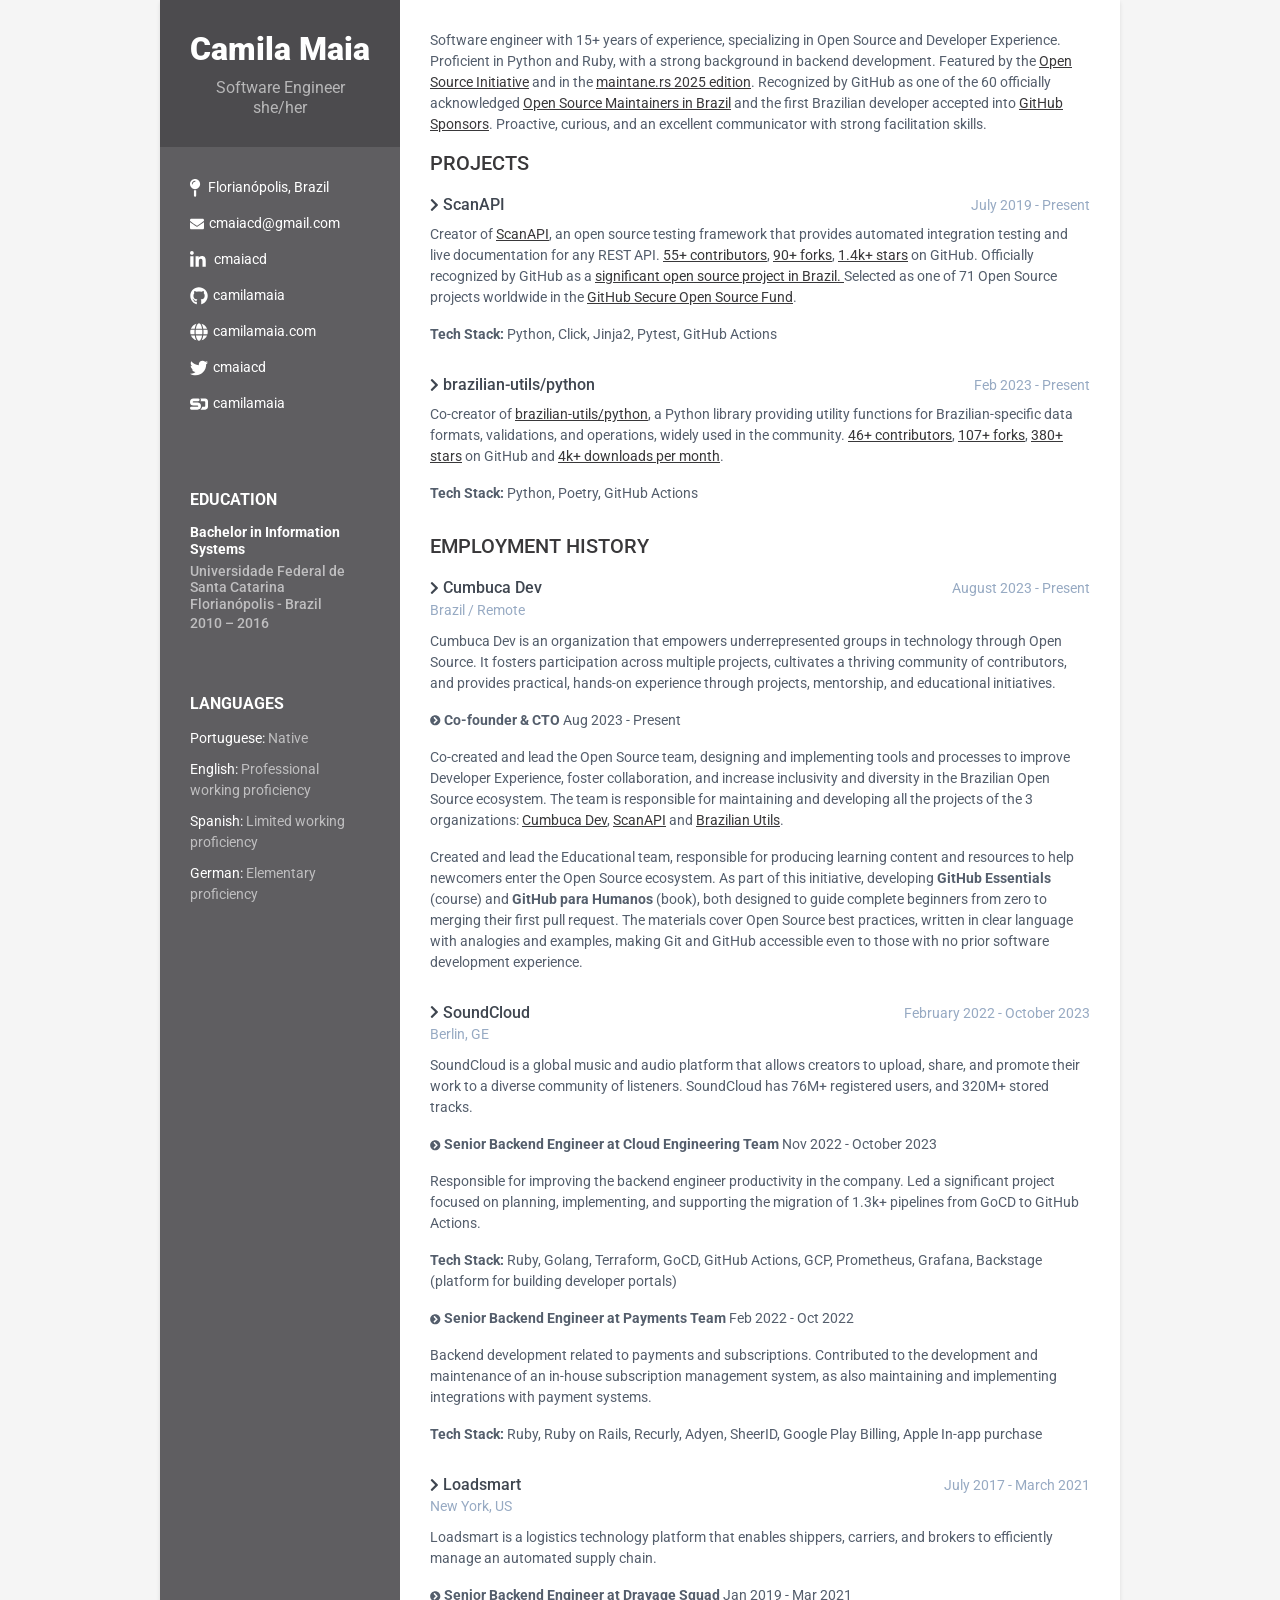
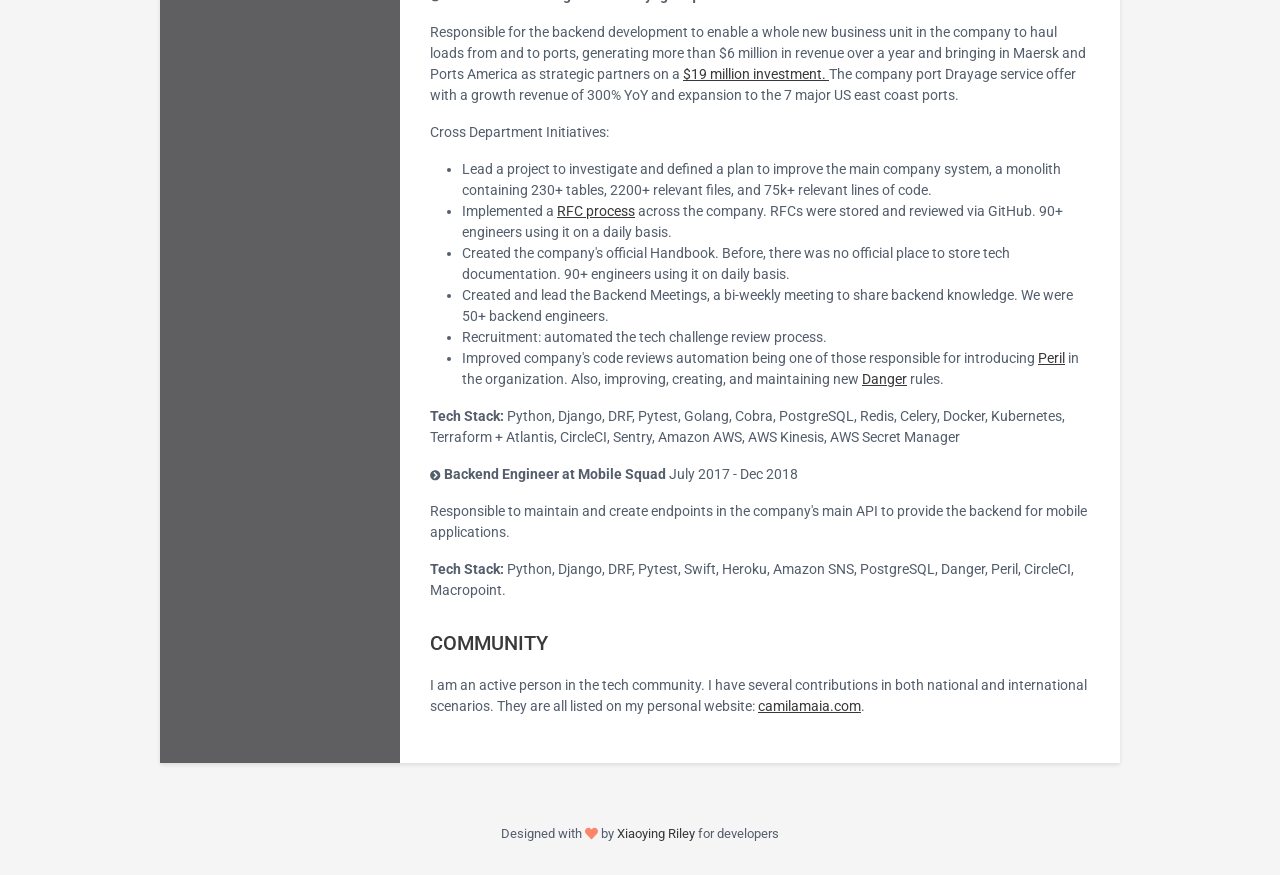
==== commit e2e82099: "add cumbuca, brutils and update intro" ====
--- a/index.html
+++ b/index.html
@@ -105,30 +105,12 @@
 
       <div class="main-wrapper">
         <section class="section summary-section">
-          <h2 class="section-title">
-            <span class="icon-holder"><i class="fas fa-user"></i></span>Career
-            Profile
-          </h2>
           <div class="summary">
             <p>
-              I am a highly experienced software engineer with over
-              12 years dedicated to my career.
-              I love to work optimizing Developer Experience, crafting new DevTools,
-              automating workflows, and architecting robust systems.
-              I am truly passionate about sharing knowledge and
-              connecting with people.
-            </p>
-            <p>
-              One of the 26 developers officially recognized by GitHub as an
-              <a href="https://githubbrasil.com/en/open-source/maintainers.html" target="_blank">
-               Open Source Maintainer</a> in Brazil.
-
-              First profile accepted for the
-              <a href="https://github.com/sponsors" target="_blank">GitHub Sponsors</a>
-              program in Brazil.
-            </p>
-            <p>
-              Proactive, curious with strong communication skills. Great facilitator.
+              Software engineer with 15+ years of experience, specializing in Open Source and Developer Experience. Proficient in Python and Ruby, with a strong background in backend development.
+              Featured by the <a href="https://opensource.org/maintainers" target="_blank">Open Source Initiative</a> and in the <a href="https://maintaine.rs" target="_blank">maintane.rs 2025 edition</a>. Recognized by GitHub as one of the 60 officially acknowledged <a href="https://githubbrasil.com/en/open-source/maintainers.html" target="_blank">Open Source Maintainers in Brazil</a> and the first Brazilian developer accepted into <a href="https://github.com/sponsors/camilamaia" target="_blank">GitHub Sponsors</a>.
+
+              Proactive, curious, and an excellent communicator with strong facilitation skills.
             </p>
           </div>
           <!--//summary-->
@@ -137,7 +119,6 @@
 
         <section class="section experiences-section">
           <h2 class="section-title">
-            <span class="icon-holder"><i class="fas fa-tasks"></i></span>
             Projects
           </h2>
 
@@ -164,17 +145,19 @@
                   integration testing and live documentation for any REST API.
 
                   <a href="https://github.com/scanapi/scanapi/graphs/contributors" target="_blank">
-                    50+ contributors</a>,
+                    55+ contributors</a>,
                   <a href="https://github.com/scanapi/scanapi/forks" target="_blank">
-                    70+ forks</a>,
+                    90+ forks</a>,
                   <a href="https://github.com/scanapi/scanapi/stargazers" target="_blank">
-                    1.3k+ stars</a>
+                    1.4k+ stars</a>
                   on GitHub.
 
                   Officially recognized by GitHub as a
                   <a href="https://githubbrasil.com/en/open-source/projects" target="_blank">
                     significant open source project in Brazil.
                   </a>
+
+                  Selected as one of 71 Open Source projects worldwide in the <a href="https://github.blog/open-source/maintainers/securing-the-supply-chain-at-scale-starting-with-71-important-open-source-projects/" target="_blank">GitHub Secure Open Source Fund</a>.
                 </p>
               </div>
               <p>
@@ -184,29 +167,103 @@
             <!--//scanapi-details-->
           </div>
           <!--//scanapi-item-->
+
+          <div class="item">
+            <div class="meta">
+              <div class="upper-row">
+                <div data-bs-toggle="collapse" href="#brazilianUtilsDetails">
+                  <h3 class="job-title">
+                    <i class="fas fa-chevron-right fa-sm"></i>
+                    brazilian-utils/python
+                  </h3>
+                  <div class="time">Feb 2023 - Present</div>
+                </div>
+              </div>
+              <div class="company"></div>
+            </div>
+            <!--//meta-->
+
+            <div class="details collapse show" id="brazilianUtilsDetails">
+              <div class="about-company">
+                <p>
+                  Co-creator of <a href="https://github.com/brazilian-utils/python" target="_blank">brazilian-utils/python</a>,
+                  a Python library providing utility functions for Brazilian-specific data formats, validations, and operations, widely used in the community.
+
+                  <a href="https://github.com/brazilian-utils/python/graphs/contributors" target="_blank">
+                    46+ contributors</a>,
+                  <a href="https://github.com/brazilian-utils/python/forks" target="_blank">
+                    107+ forks</a>,
+                  <a href="https://github.com/brazilian-utils/python/stargazers" target="_blank">
+                    380+ stars</a> on GitHub and
+
+                  <a href="https://pypistats.org/packages/brutils" target="_blank">
+                  4k+ downloads per month</a>.
+
+
+                </p>
+              </div>
+              <p>
+                <strong>Tech Stack:</strong> Python, Poetry, GitHub Actions
+              </p>
+            </div>
+          </div>
+
         </section>
         <!--//oss-section-->
 
         <section class="section experiences-section">
           <h2 class="section-title">
-            <span class="icon-holder"><i class="fas fa-users"></i></span
-            >Community
+            Employment History
           </h2>
 
-          <p>
-            I am an active person in the tech community. I have several contributions in both
-            national and international scenarios. They are all listed on my personal website:
-            <a href="https://www.camilamaia.com/appearances/" target="_blank">
-              camilamaia.com</a>.
-          </p>
-        </section>
-        <!--//community-section-->
-
-        <section class="section experiences-section">
-          <h2 class="section-title">
-            <span class="icon-holder"><i class="fas fa-briefcase"></i></span
-            >Employment History
-          </h2>
+          <div class="item">
+            <div class="meta">
+              <div class="upper-row">
+                <div data-bs-toggle="collapse" href="#cumbucaDetails">
+                  <h3 class="job-title">
+                    <i class="fas fa-chevron-right fa-sm"></i>
+                    Cumbuca Dev
+                  </h3>
+                  <div class="time">August 2023 - Present</div>
+                </div>
+              </div>
+              <div class="company">Brazil / Remote</div>
+            </div>
+            <!--//meta-->
+
+            <div class="details collapse show" id="cumbucaDetails">
+              <div class="about-company">
+                <p>
+                  Cumbuca Dev is an organization that empowers underrepresented groups in technology through Open Source. It fosters participation across multiple projects, cultivates a thriving community of contributors, and provides practical, hands-on experience through projects, mentorship, and educational initiatives.
+                </p>
+              </div>
+
+              <div class="role">
+                <p data-bs-toggle="collapse" href="#cumbucaCTO">
+                  <i class="fas fa-chevron-circle-right fa-xs"></i>
+                  <strong>Co-founder & CTO</strong>
+                  Aug 2023 - Present
+                </p>
+                <div class="collapse show" id="cumbucaCTO">
+                  <p>
+                    Co-created and lead the Open Source team, designing and implementing tools and processes to improve Developer Experience, foster collaboration, and increase inclusivity and diversity in the Brazilian Open Source ecosystem.
+                    The team is responsible for maintaining and developing all the projects of the 3 organizations: <a href="http://github.com/cumbucadev" target="_blank">Cumbuca Dev</a>, <a href="http://github.com/scanapi" target="_blank">ScanAPI</a> and
+                    <a href="http://github.com/brazilian-utils/" target="_blank">Brazilian Utils</a>.
+                  </p>
+                  <p>
+                    Created and lead the Educational team, responsible for producing learning content and resources to help newcomers enter the Open Source ecosystem.
+                    As part of this initiative, developing <strong>GitHub Essentials</strong> (course) and <strong>GitHub para Humanos</strong> (book), both designed to guide complete beginners from zero to merging their first pull request.
+                    The materials cover Open Source best practices, written in clear language with analogies and examples, making Git and GitHub accessible even to those with no prior software development experience.
+                  </p>
+                </div>
+              </div>
+              <!--//role-cumbucaCTO-->
+            </div>
+            <!--//cumbuca-details-->
+          </div>
+          <!--//cumbuca-item-->
+
+
 
           <div class="item">
             <div class="meta">
@@ -216,7 +273,7 @@
                     <i class="fas fa-chevron-right fa-sm"></i>
                     SoundCloud
                   </h3>
-                  <div class="time">February 2022 - Present</div>
+                  <div class="time">February 2022 - October 2023</div>
                 </div>
               </div>
               <div class="company">Berlin, GE</div>
@@ -236,7 +293,7 @@
                 <p data-bs-toggle="collapse" href="#scCloudEng">
                   <i class="fas fa-chevron-circle-right fa-xs"></i>
                   <strong> Senior Backend Engineer at Cloud Engineering Team </strong>
-                  Nov 2022 - Present
+                  Nov 2022 - October 2023
                 </p>
                 <div class="collapse show" id="scCloudEng">
                   <p>
@@ -397,6 +454,20 @@
 
         </section>
         <!--//experiences-section-->
+
+        <section class="section experiences-section">
+          <h2 class="section-title">
+            Community
+          </h2>
+
+          <p>
+            I am an active person in the tech community. I have several contributions in both
+            national and international scenarios. They are all listed on my personal website:
+            <a href="https://www.camilamaia.com/appearances/" target="_blank">
+              camilamaia.com</a>.
+          </p>
+        </section>
+        <!--//community-section-->
       </div>
       <!--//main-body-->
     </div>
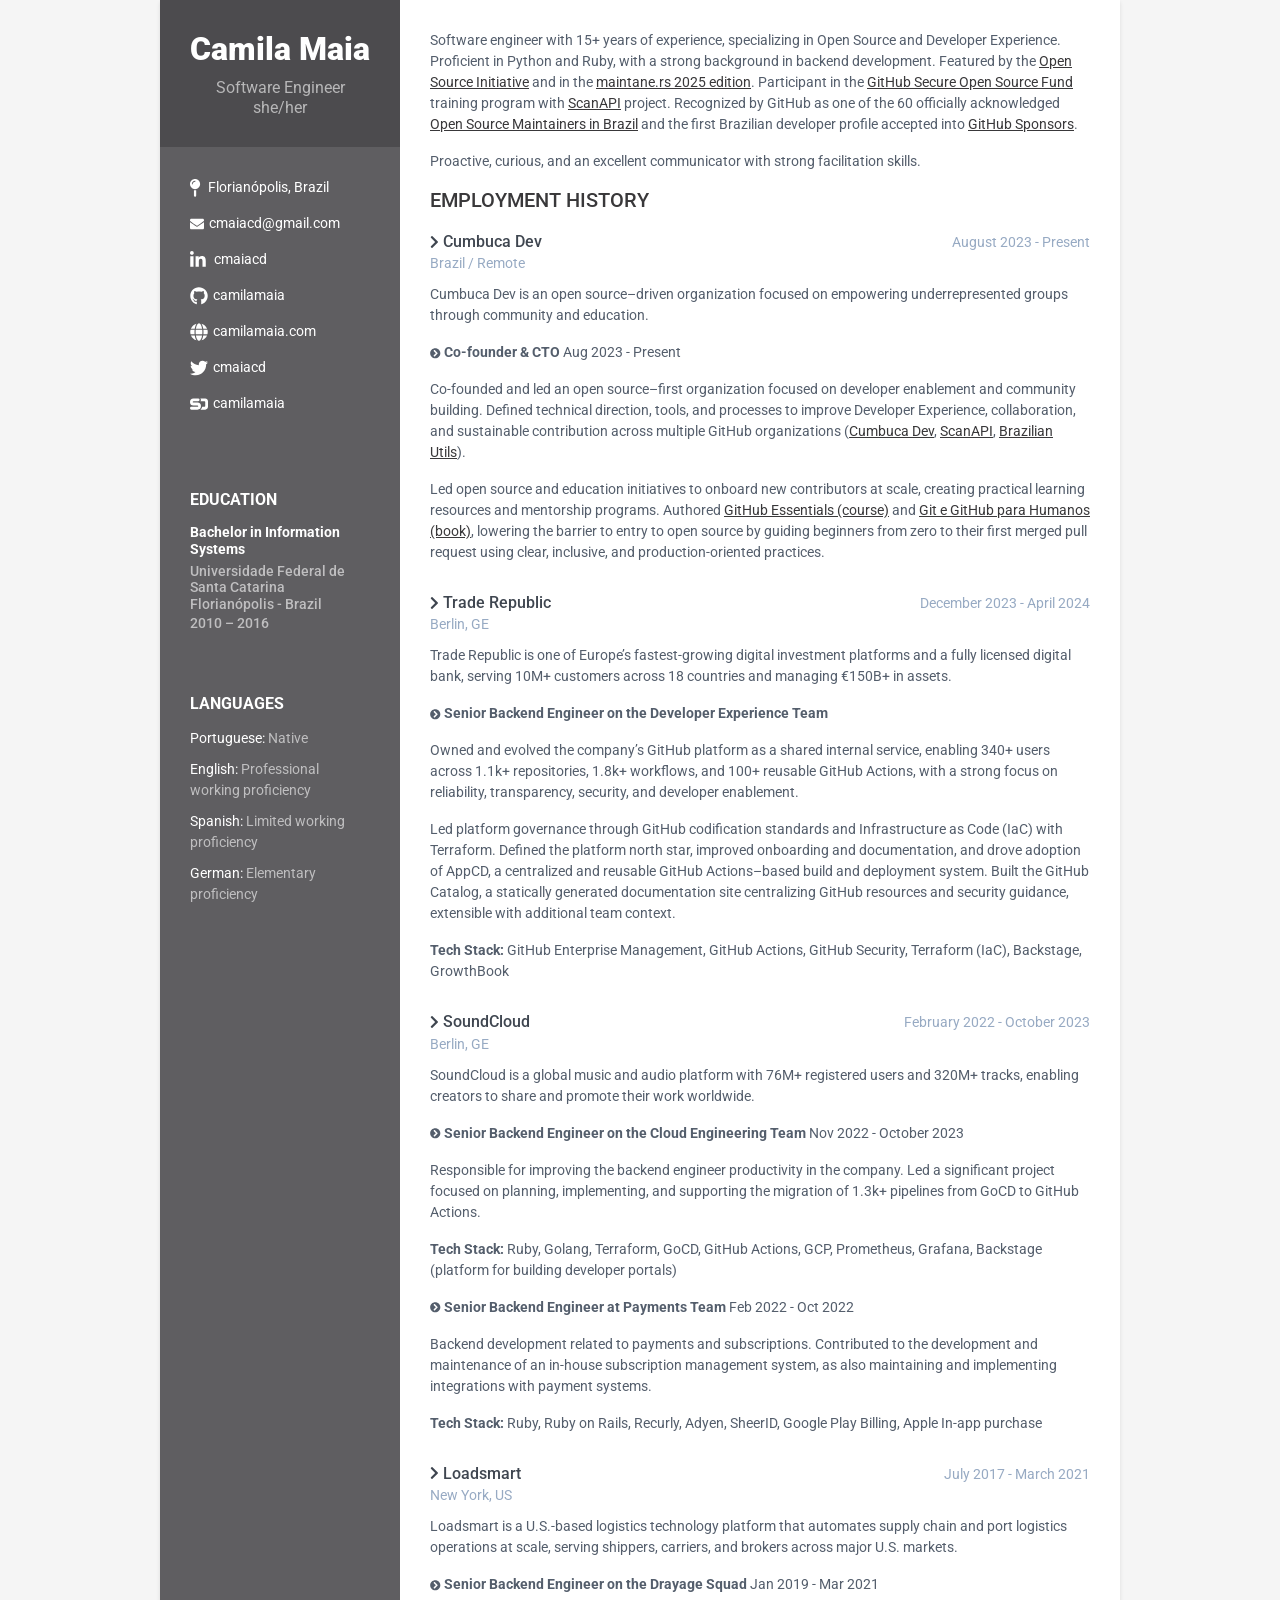
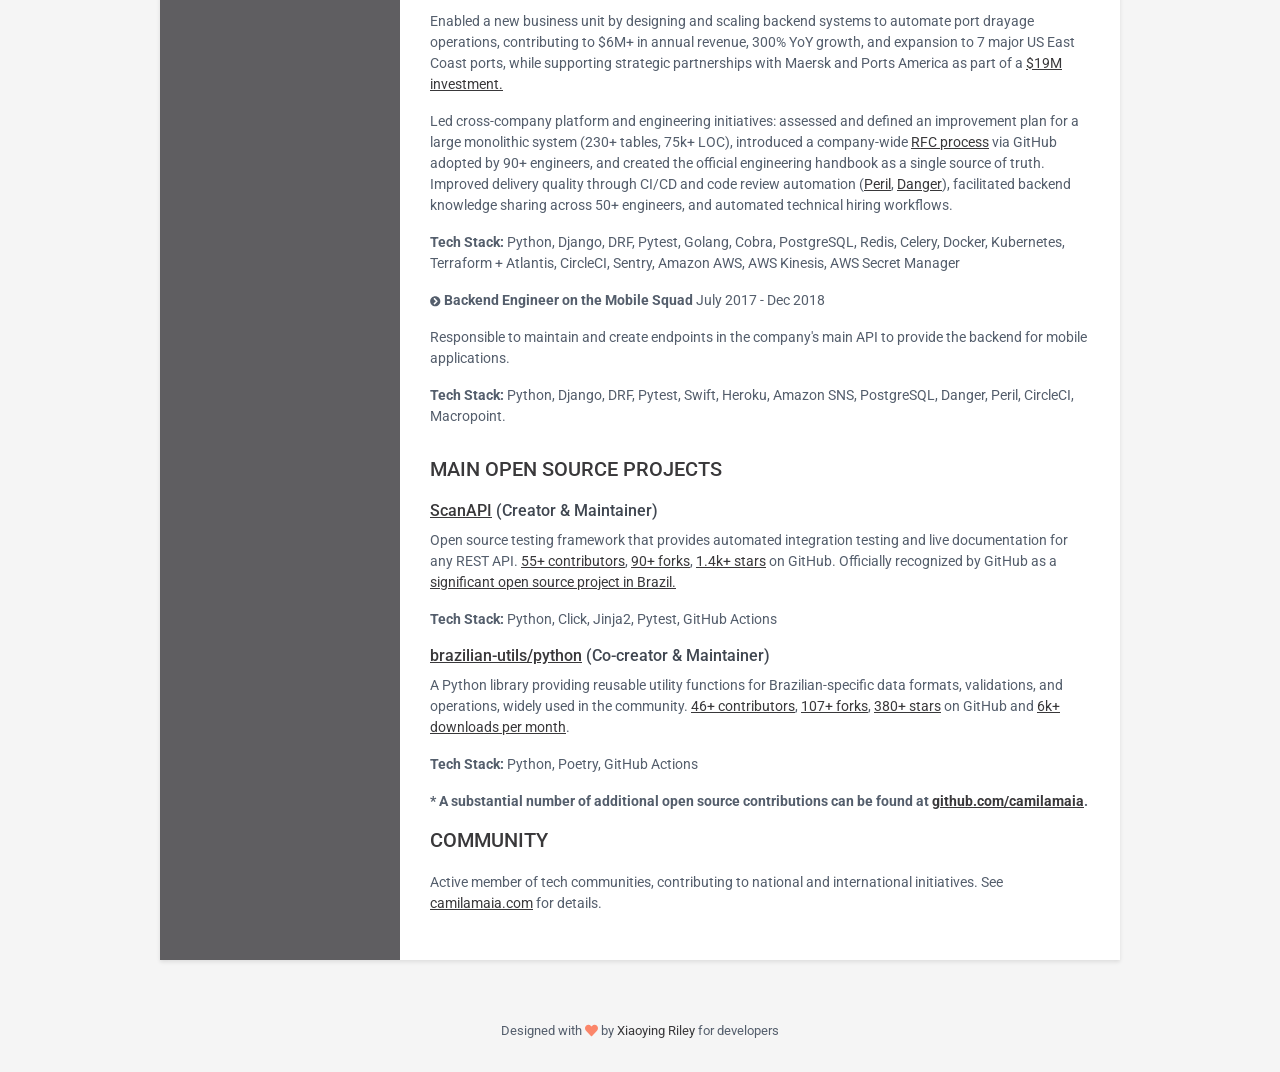
==== commit b32d405b: "adapt content to a Red Hat specific opportunity" ====
--- a/index.html
+++ b/index.html
@@ -108,10 +108,9 @@
           <div class="summary">
             <p>
               Software engineer with 15+ years of experience, specializing in Open Source and Developer Experience. Proficient in Python and Ruby, with a strong background in backend development.
-              Featured by the <a href="https://opensource.org/maintainers" target="_blank">Open Source Initiative</a> and in the <a href="https://maintaine.rs" target="_blank">maintane.rs 2025 edition</a>. Recognized by GitHub as one of the 60 officially acknowledged <a href="https://githubbrasil.com/en/open-source/maintainers.html" target="_blank">Open Source Maintainers in Brazil</a> and the first Brazilian developer accepted into <a href="https://github.com/sponsors/camilamaia" target="_blank">GitHub Sponsors</a>.
-
-              Proactive, curious, and an excellent communicator with strong facilitation skills.
+              Featured by the <a href="https://opensource.org/maintainers" target="_blank">Open Source Initiative</a> and in the <a href="https://maintaine.rs" target="_blank">maintane.rs 2025 edition</a>. Participant in the <a href="https://github.blog/open-source/maintainers/securing-the-supply-chain-at-scale-starting-with-71-important-open-source-projects/" target="_blank">GitHub Secure Open Source Fund</a> training program with <a href="https://scanapi.dev">ScanAPI</a> project. Recognized by GitHub as one of the 60 officially acknowledged <a href="https://githubbrasil.com/en/open-source/maintainers.html" target="_blank">Open Source Maintainers in Brazil</a> and the first Brazilian developer profile accepted into <a href="https://github.com/sponsors/camilamaia" target="_blank">GitHub Sponsors</a>.
             </p>
+            <p>Proactive, curious, and an excellent communicator with strong facilitation skills.</p>
           </div>
           <!--//summary-->
         </section>
@@ -119,29 +118,269 @@
 
         <section class="section experiences-section">
           <h2 class="section-title">
-            Projects
+            Employment History
           </h2>
 
           <div class="item">
             <div class="meta">
               <div class="upper-row">
-                <div data-bs-toggle="collapse" href="#scanapiDetails">
+                <div data-bs-toggle="collapse" href="#cumbucaDetails">
                   <h3 class="job-title">
                     <i class="fas fa-chevron-right fa-sm"></i>
-                    ScanAPI
+                    Cumbuca Dev
                   </h3>
-                  <div class="time">July 2019 - Present</div>
-                </div>
+                  <div class="time">August 2023 - Present</div>
+                </div>
+              </div>
+              <div class="company">Brazil / Remote</div>
+            </div>
+            <!--//meta-->
+
+            <div class="details collapse show" id="cumbucaDetails">
+              <div class="about-company">
+                <p>
+                  Cumbuca Dev is an open source–driven organization focused on empowering underrepresented groups through community and education.
+                </p>
+              </div>
+
+              <div class="role">
+                <p data-bs-toggle="collapse" href="#cumbucaCTO">
+                  <i class="fas fa-chevron-circle-right fa-xs"></i>
+                  <strong>Co-founder & CTO</strong>
+                  Aug 2023 - Present
+                </p>
+                <div class="collapse show" id="cumbucaCTO">
+                  <p>
+                    Co-founded and led an open source–first organization focused on developer enablement and community building. Defined technical direction, tools, and processes to improve Developer Experience, collaboration, and sustainable contribution across multiple GitHub organizations (<a href="http://github.com/cumbucadev" target="_blank">Cumbuca Dev</a>, <a href="http://github.com/scanapi" target="_blank">ScanAPI</a>,
+                    <a href="http://github.com/brazilian-utils/" target="_blank">Brazilian Utils</a>).
+                  </p>
+                  <p>
+                    Led open source and education initiatives to onboard new contributors at scale, creating practical learning resources and mentorship programs. Authored <a href="https://linuxtips.io/treinamentos-essentials/" target="_blank">GitHub Essentials (course)</a> and <a href="https://git-e-github.para-humanos.cumbuca.dev" target="_blank">Git e GitHub para Humanos (book)</a>, lowering the barrier to entry to open source by guiding beginners from zero to their first merged pull request using clear, inclusive, and production-oriented practices.
+                  </p>
+                </div>
+              </div>
+              <!--//role-cumbucaCTO-->
+            </div>
+            <!--//cumbuca-details-->
+          </div>
+          <!--//cumbuca-item-->
+
+
+          <div class="item">
+            <div class="meta">
+              <div class="upper-row">
+                <div data-bs-toggle="collapse" href="#trDetails">
+                  <h3 class="job-title">
+                    <i class="fas fa-chevron-right fa-sm"></i>
+                    Trade Republic
+                  </h3>
+                  <div class="time">December 2023 - April 2024</div>
+                </div>
+              </div>
+              <div class="company">Berlin, GE</div>
+            </div>
+            <!--//meta-->
+
+            <div class="details collapse show" id="trDetails">
+              <div class="about-company">
+                <p>
+                  Trade Republic is one of Europe’s fastest-growing digital investment platforms and a fully licensed digital bank, serving 10M+ customers across 18 countries and managing €150B+ in assets.
+                </p>
+              </div>
+
+              <div class="role">
+                <p data-bs-toggle="collapse" href="#trDX">
+                  <i class="fas fa-chevron-circle-right fa-xs"></i>
+                  <strong> Senior Backend Engineer on the Developer Experience Team </strong>
+                </p>
+                <div class="collapse show" id="trDX">
+                  <p>
+                    Owned and evolved the company’s GitHub platform as a shared internal service, enabling 340+ users across 1.1k+ repositories, 1.8k+ workflows, and 100+ reusable GitHub Actions, with a strong focus on reliability, transparency, security, and developer enablement.
+                  </p>
+                  <p>
+                    Led platform governance through GitHub codification standards and Infrastructure as Code (IaC) with Terraform. Defined the platform north star, improved onboarding and documentation, and drove adoption of AppCD, a centralized and reusable GitHub Actions–based build and deployment system. Built the GitHub Catalog, a statically generated documentation site centralizing GitHub resources and security guidance, extensible with additional team context.
+                  </p>
+                  <p>
+                    <strong>Tech Stack:</strong> GitHub Enterprise Management, GitHub Actions, GitHub Security, Terraform (IaC), Backstage, GrowthBook
+                  </p>
+                </div>
+              </div>
+              <!--//role-tr-->
+            </div>
+            <!--//tr-details-->
+          </div>
+          <!--//tr-item-->
+
+          <div class="item">
+            <div class="meta">
+              <div class="upper-row">
+                <div data-bs-toggle="collapse" href="#scDetails">
+                  <h3 class="job-title">
+                    <i class="fas fa-chevron-right fa-sm"></i>
+                    SoundCloud
+                  </h3>
+                  <div class="time">February 2022 - October 2023</div>
+                </div>
+              </div>
+              <div class="company">Berlin, GE</div>
+            </div>
+            <!--//meta-->
+
+            <div class="details collapse show" id="scDetails">
+              <div class="about-company">
+                <p>
+                  SoundCloud is a global music and audio platform with 76M+ registered users and 320M+ tracks, enabling creators to share and promote their work worldwide.
+                </p>
+              </div>
+
+              <div class="role">
+                <p data-bs-toggle="collapse" href="#scCloudEng">
+                  <i class="fas fa-chevron-circle-right fa-xs"></i>
+                  <strong> Senior Backend Engineer on the Cloud Engineering Team </strong>
+                  Nov 2022 - October 2023
+                </p>
+                <div class="collapse show" id="scCloudEng">
+                  <p>
+                    Responsible for improving the backend engineer productivity
+                    in the company. Led a significant project focused on planning,
+                    implementing, and supporting the migration of 1.3k+ pipelines
+                    from GoCD to GitHub Actions.
+                  </p>
+                  <p>
+                    <strong>Tech Stack:</strong> Ruby, Golang, Terraform, GoCD,
+                    GitHub Actions, GCP, Prometheus, Grafana, Backstage
+                    (platform for building developer portals)
+                  </p>
+                </div>
+              </div>
+              <!--//role-sc-cloudeng-->
+
+              <div class="role">
+                <p data-bs-toggle="collapse" href="#scPayments">
+                  <i class="fas fa-chevron-circle-right fa-xs"></i>
+                  <strong> Senior Backend Engineer at Payments Team </strong>
+                  Feb 2022 - Oct 2022
+                </p>
+
+                <div class="collapse show" id="scPayments">
+                  <p>
+                  Backend development related to payments and subscriptions.
+                  Contributed to the development and maintenance of an in-house
+                  subscription management system, as also maintaining and implementing
+                  integrations with payment systems.
+                  </p>
+
+                  <p>
+                    <strong>Tech Stack:</strong> Ruby, Ruby on Rails,
+                    Recurly, Adyen, SheerID, Google Play Billing,
+                    Apple In-app purchase
+                  </p>
+                </div>
+
+              </div>
+              <!--//role-sc-payments-->
+
+            </div>
+            <!--//sc-details-->
+          </div>
+          <!--//sc-item-->
+
+          <!--//loadsmart-item-->
+          <div class="item">
+            <div class="meta">
+              <div class="upper-row">
+                <div data-bs-toggle="collapse" href="#loadsmartDetails">
+                  <h3 class="job-title">
+                    <i class="fas fa-chevron-right fa-sm"></i>
+                    Loadsmart
+                  </h3>
+                  <div class="time">July 2017 - March 2021</div>
+                </div>
+              </div>
+              <div class="company">New York, US</div>
+            </div>
+            <!--//meta-->
+
+            <div class="details collapse show" id="loadsmartDetails">
+              <div class="about-company">
+                <p>
+                  Loadsmart is a U.S.-based logistics technology platform that automates supply chain and port logistics operations at scale, serving shippers, carriers, and brokers across major U.S. markets.
+                </p>
+              </div>
+
+              <div class="role">
+                <p data-bs-toggle="collapse" href="#loadsmartDrayage">
+                  <i class="fas fa-chevron-circle-right fa-xs"></i>
+                  <strong> Senior Backend Engineer on the Drayage Squad </strong>
+                  Jan 2019 - Mar 2021
+                </p>
+                <div class="collapse show" id="loadsmartDrayage">
+                  <p>
+                    Enabled a new business unit by designing and scaling backend systems to automate port drayage operations, contributing to $6M+ in annual revenue, 300% YoY growth, and expansion to 7 major US East Coast ports, while supporting strategic partnerships with Maersk and Ports America as part of a <a href="https://www.freightwaves.com/news/loadsmart-loads-up-with-19-million-funding-for-drayage-app">
+                    $19M investment.</a>
+                  </p>
+                  <p>
+                    Led cross-company platform and engineering initiatives: assessed and defined an improvement plan for a large monolithic system (230+ tables, 75k+ LOC), introduced a company-wide <a href="https://philcalcado.com/2018/11/19/a_structured_rfc_process.html"> RFC process</a> via GitHub adopted by 90+ engineers, and created the official engineering handbook as a single source of truth. Improved delivery quality through CI/CD and code review automation (<a href="https://github.com/danger/peril">Peril</a>, <a href="https://danger.systems/ruby/">Danger</a>), facilitated backend knowledge sharing across 50+ engineers, and automated technical hiring workflows.
+                  </p>
+                  <p>
+                    <strong>Tech Stack:</strong> Python, Django, DRF, Pytest, Golang, Cobra,
+                    PostgreSQL, Redis, Celery, Docker, Kubernetes, Terraform + Atlantis,
+                    CircleCI, Sentry, Amazon AWS, AWS Kinesis, AWS Secret Manager
+                  </p>
+                </div>
+              </div>
+              <!--//role-loadsmart-drayage-->
+
+              <div class="role">
+                <p data-bs-toggle="collapse" href="#loadsmartMobile">
+                  <i class="fas fa-chevron-circle-right fa-xs"></i>
+                  <strong> Backend Engineer on the Mobile Squad </strong>
+                  July 2017 - Dec 2018
+                </p>
+
+                <div class="collapse show" id="loadsmartMobile">
+                  <p>
+                    Responsible to maintain and create endpoints in the
+                    company's main API to provide the backend for mobile applications.
+                  </p>
+
+                  <p>
+                    <strong>Tech Stack:</strong> Python, Django, DRF, Pytest, Swift,
+                    Heroku, Amazon SNS, PostgreSQL, Danger, Peril, CircleCI, Macropoint.
+                  </p>
+                </div>
+
+              </div>
+              <!--//role-loadsmart-mobile-->
+
+            </div>
+            <!--//loadsmart-details-->
+          </div>
+          <!--//loadsmart-item-->
+
+        </section>
+        <!--//experiences-section-->
+
+        <section class="section oss-section">
+          <h2 class="section-title">
+            Main Open Source Projects
+          </h2>
+
+          <div class="item">
+            <div class="meta">
+              <div>
+                <h3 class="job-title">
+                  <a href="https://scanapi.dev">ScanAPI</a> (Creator & Maintainer)
+                </h3>
               </div>
               <div class="company"></div>
             </div>
             <!--//meta-->
 
-            <div class="details collapse show" id="scanapiDetails">
-              <div class="about-company">
-                <p>
-                  Creator of <a href="https://scanapi.dev">ScanAPI</a>,
-                  an open source testing framework that provides automated
+            <div class="details">
+              <div class="about-company">
+                <p>
+                  Open source testing framework that provides automated
                   integration testing and live documentation for any REST API.
 
                   <a href="https://github.com/scanapi/scanapi/graphs/contributors" target="_blank">
@@ -156,8 +395,6 @@
                   <a href="https://githubbrasil.com/en/open-source/projects" target="_blank">
                     significant open source project in Brazil.
                   </a>
-
-                  Selected as one of 71 Open Source projects worldwide in the <a href="https://github.blog/open-source/maintainers/securing-the-supply-chain-at-scale-starting-with-71-important-open-source-projects/" target="_blank">GitHub Secure Open Source Fund</a>.
                 </p>
               </div>
               <p>
@@ -171,13 +408,9 @@
           <div class="item">
             <div class="meta">
               <div class="upper-row">
-                <div data-bs-toggle="collapse" href="#brazilianUtilsDetails">
-                  <h3 class="job-title">
-                    <i class="fas fa-chevron-right fa-sm"></i>
-                    brazilian-utils/python
-                  </h3>
-                  <div class="time">Feb 2023 - Present</div>
-                </div>
+                <h3 class="job-title">
+                  <a href="https://github.com/brazilian-utils/python" target="_blank">brazilian-utils/python</a> (Co-creator & Maintainer)
+                </h3>
               </div>
               <div class="company"></div>
             </div>
@@ -186,8 +419,7 @@
             <div class="details collapse show" id="brazilianUtilsDetails">
               <div class="about-company">
                 <p>
-                  Co-creator of <a href="https://github.com/brazilian-utils/python" target="_blank">brazilian-utils/python</a>,
-                  a Python library providing utility functions for Brazilian-specific data formats, validations, and operations, widely used in the community.
+                  A Python library providing reusable utility functions for Brazilian-specific data formats, validations, and operations, widely used in the community.
 
                   <a href="https://github.com/brazilian-utils/python/graphs/contributors" target="_blank">
                     46+ contributors</a>,
@@ -197,9 +429,7 @@
                     380+ stars</a> on GitHub and
 
                   <a href="https://pypistats.org/packages/brutils" target="_blank">
-                  4k+ downloads per month</a>.
-
-
+                  6k+ downloads per month</a>.
                 </p>
               </div>
               <p>
@@ -208,263 +438,22 @@
             </div>
           </div>
 
+          <p>
+            <strong>
+              * A substantial number of additional open source contributions can be found at <a href="https://github.com/camilamaia" target="_blank">github.com/camilamaia</a>.
+            </strong>
+          </p>
+
         </section>
         <!--//oss-section-->
 
-        <section class="section experiences-section">
-          <h2 class="section-title">
-            Employment History
-          </h2>
-
-          <div class="item">
-            <div class="meta">
-              <div class="upper-row">
-                <div data-bs-toggle="collapse" href="#cumbucaDetails">
-                  <h3 class="job-title">
-                    <i class="fas fa-chevron-right fa-sm"></i>
-                    Cumbuca Dev
-                  </h3>
-                  <div class="time">August 2023 - Present</div>
-                </div>
-              </div>
-              <div class="company">Brazil / Remote</div>
-            </div>
-            <!--//meta-->
-
-            <div class="details collapse show" id="cumbucaDetails">
-              <div class="about-company">
-                <p>
-                  Cumbuca Dev is an organization that empowers underrepresented groups in technology through Open Source. It fosters participation across multiple projects, cultivates a thriving community of contributors, and provides practical, hands-on experience through projects, mentorship, and educational initiatives.
-                </p>
-              </div>
-
-              <div class="role">
-                <p data-bs-toggle="collapse" href="#cumbucaCTO">
-                  <i class="fas fa-chevron-circle-right fa-xs"></i>
-                  <strong>Co-founder & CTO</strong>
-                  Aug 2023 - Present
-                </p>
-                <div class="collapse show" id="cumbucaCTO">
-                  <p>
-                    Co-created and lead the Open Source team, designing and implementing tools and processes to improve Developer Experience, foster collaboration, and increase inclusivity and diversity in the Brazilian Open Source ecosystem.
-                    The team is responsible for maintaining and developing all the projects of the 3 organizations: <a href="http://github.com/cumbucadev" target="_blank">Cumbuca Dev</a>, <a href="http://github.com/scanapi" target="_blank">ScanAPI</a> and
-                    <a href="http://github.com/brazilian-utils/" target="_blank">Brazilian Utils</a>.
-                  </p>
-                  <p>
-                    Created and lead the Educational team, responsible for producing learning content and resources to help newcomers enter the Open Source ecosystem.
-                    As part of this initiative, developing <strong>GitHub Essentials</strong> (course) and <strong>GitHub para Humanos</strong> (book), both designed to guide complete beginners from zero to merging their first pull request.
-                    The materials cover Open Source best practices, written in clear language with analogies and examples, making Git and GitHub accessible even to those with no prior software development experience.
-                  </p>
-                </div>
-              </div>
-              <!--//role-cumbucaCTO-->
-            </div>
-            <!--//cumbuca-details-->
-          </div>
-          <!--//cumbuca-item-->
-
-
-
-          <div class="item">
-            <div class="meta">
-              <div class="upper-row">
-                <div data-bs-toggle="collapse" href="#scDetails">
-                  <h3 class="job-title">
-                    <i class="fas fa-chevron-right fa-sm"></i>
-                    SoundCloud
-                  </h3>
-                  <div class="time">February 2022 - October 2023</div>
-                </div>
-              </div>
-              <div class="company">Berlin, GE</div>
-            </div>
-            <!--//meta-->
-
-            <div class="details collapse show" id="scDetails">
-              <div class="about-company">
-                <p>
-                  SoundCloud is a global music and audio platform that allows creators to upload,
-                  share, and promote their work to a diverse community of listeners.
-                  SoundCloud has 76M+ registered users, and 320M+ stored tracks.
-                </p>
-              </div>
-
-              <div class="role">
-                <p data-bs-toggle="collapse" href="#scCloudEng">
-                  <i class="fas fa-chevron-circle-right fa-xs"></i>
-                  <strong> Senior Backend Engineer at Cloud Engineering Team </strong>
-                  Nov 2022 - October 2023
-                </p>
-                <div class="collapse show" id="scCloudEng">
-                  <p>
-                    Responsible for improving the backend engineer productivity
-                    in the company. Led a significant project focused on planning,
-                    implementing, and supporting the migration of 1.3k+ pipelines
-                    from GoCD to GitHub Actions.
-                  </p>
-                  <p>
-                    <strong>Tech Stack:</strong> Ruby, Golang, Terraform, GoCD,
-                    GitHub Actions, GCP, Prometheus, Grafana, Backstage
-                    (platform for building developer portals)
-                  </p>
-                </div>
-              </div>
-              <!--//role-sc-cloudeng-->
-
-              <div class="role">
-                <p data-bs-toggle="collapse" href="#scPayments">
-                  <i class="fas fa-chevron-circle-right fa-xs"></i>
-                  <strong> Senior Backend Engineer at Payments Team </strong>
-                  Feb 2022 - Oct 2022
-                </p>
-
-                <div class="collapse show" id="scPayments">
-                  <p>
-                  Backend development related to payments and subscriptions.
-                  Contributed to the development and maintenance of an in-house
-                  subscription management system, as also maintaining and implementing
-                  integrations with payment systems.
-                  </p>
-
-                  <p>
-                    <strong>Tech Stack:</strong> Ruby, Ruby on Rails,
-                    Recurly, Adyen, SheerID, Google Play Billing,
-                    Apple In-app purchase
-                  </p>
-                </div>
-
-              </div>
-              <!--//role-sc-payments-->
-
-            </div>
-            <!--//sc-details-->
-          </div>
-          <!--//sc-item-->
-
-          <div class="item">
-            <div class="meta">
-              <div class="upper-row">
-                <div data-bs-toggle="collapse" href="#loadsmartDetails">
-                  <h3 class="job-title">
-                    <i class="fas fa-chevron-right fa-sm"></i>
-                    Loadsmart
-                  </h3>
-                  <div class="time">July 2017 - March 2021</div>
-                </div>
-              </div>
-              <div class="company">New York, US</div>
-            </div>
-            <!--//meta-->
-
-            <div class="details collapse show" id="loadsmartDetails">
-              <div class="about-company">
-                <p>
-                  Loadsmart is a logistics technology platform that enables shippers,
-                  carriers, and brokers to efficiently manage an automated supply chain.
-                </p>
-              </div>
-
-              <div class="role">
-                <p data-bs-toggle="collapse" href="#loadsmartDrayage">
-                  <i class="fas fa-chevron-circle-right fa-xs"></i>
-                  <strong> Senior Backend Engineer at Drayage Squad </strong>
-                  Jan 2019 - Mar 2021
-                </p>
-                <div class="collapse show" id="loadsmartDrayage">
-                  <p>
-                    Responsible for the backend development to enable a whole new
-                    business unit in the company to haul loads from and to ports,
-                    generating more than $6 million in revenue over a year and
-                    bringing in Maersk and Ports America as strategic partners on a
-                    <a href="https://www.freightwaves.com/news/loadsmart-loads-up-with-19-million-funding-for-drayage-app">
-                      $19 million investment.
-                    </a>
-                    The company port Drayage service offer with a growth revenue
-                    of 300% YoY and expansion to the 7 major US east coast ports.
-                  </p>
-                  <p>
-                    Cross Department Initiatives:
-                  </p>
-                  <ul>
-                    <li>
-                      Lead a project to investigate and defined a plan to improve the main company
-                      system, a monolith containing 230+ tables, 2200+ relevant files, and 75k+ relevant
-                      lines of code.
-                    </li>
-                    <li>
-                      Implemented a
-                      <a href="https://philcalcado.com/2018/11/19/a_structured_rfc_process.html">
-                        RFC process</a>
-                      across the company. RFCs were stored and reviewed via GitHub.
-                      90+ engineers using it on a daily basis.
-                    </li>
-                    <li>
-                      Created the company's official Handbook. Before, there was no official
-                      place to store tech documentation. 90+ engineers using it on daily basis.
-                    </li>
-                    <li>
-                      Created and lead the Backend Meetings, a bi-weekly meeting to share
-                      backend knowledge. We were 50+ backend engineers.
-                    </li>
-                    <li>
-                      Recruitment: automated the tech challenge review process.
-                    </li>
-                    <li>
-                      Improved company's code reviews automation being one of those responsible for
-                      introducing <a href="https://github.com/danger/peril">Peril</a> in the
-                      organization. Also, improving, creating, and maintaining new
-                      <a href="https://danger.systems/ruby/">Danger</a> rules.
-                    </li>
-                  </ul>
-                  <p>
-                    <strong>Tech Stack:</strong> Python, Django, DRF, Pytest, Golang, Cobra,
-                    PostgreSQL, Redis, Celery, Docker, Kubernetes, Terraform + Atlantis,
-                    CircleCI, Sentry, Amazon AWS, AWS Kinesis, AWS Secret Manager
-                  </p>
-                </div>
-              </div>
-              <!--//role-loadsmart-drayage-->
-
-              <div class="role">
-                <p data-bs-toggle="collapse" href="#loadsmartMobile">
-                  <i class="fas fa-chevron-circle-right fa-xs"></i>
-                  <strong> Backend Engineer at Mobile Squad </strong>
-                  July 2017 - Dec 2018
-                </p>
-
-                <div class="collapse show" id="loadsmartMobile">
-                  <p>
-                    Responsible to maintain and create endpoints in the
-                    company's main API to provide the backend for mobile applications.
-                  </p>
-
-                  <p>
-                    <strong>Tech Stack:</strong> Python, Django, DRF, Pytest, Swift,
-                    Heroku, Amazon SNS, PostgreSQL, Danger, Peril, CircleCI, Macropoint.
-                  </p>
-                </div>
-
-              </div>
-              <!--//role-loadsmart-mobile-->
-
-            </div>
-            <!--//loadsmart-details-->
-          </div>
-          <!--//loadsmart-item-->
-
-        </section>
-        <!--//experiences-section-->
-
-        <section class="section experiences-section">
+        <section class="section community-section">
           <h2 class="section-title">
             Community
           </h2>
 
           <p>
-            I am an active person in the tech community. I have several contributions in both
-            national and international scenarios. They are all listed on my personal website:
-            <a href="https://www.camilamaia.com/appearances/" target="_blank">
-              camilamaia.com</a>.
+            Active member of tech communities, contributing to national and international initiatives. See <a href="https://www.camilamaia.com/" target="_blank">camilamaia.com<a> for details.
           </p>
         </section>
         <!--//community-section-->
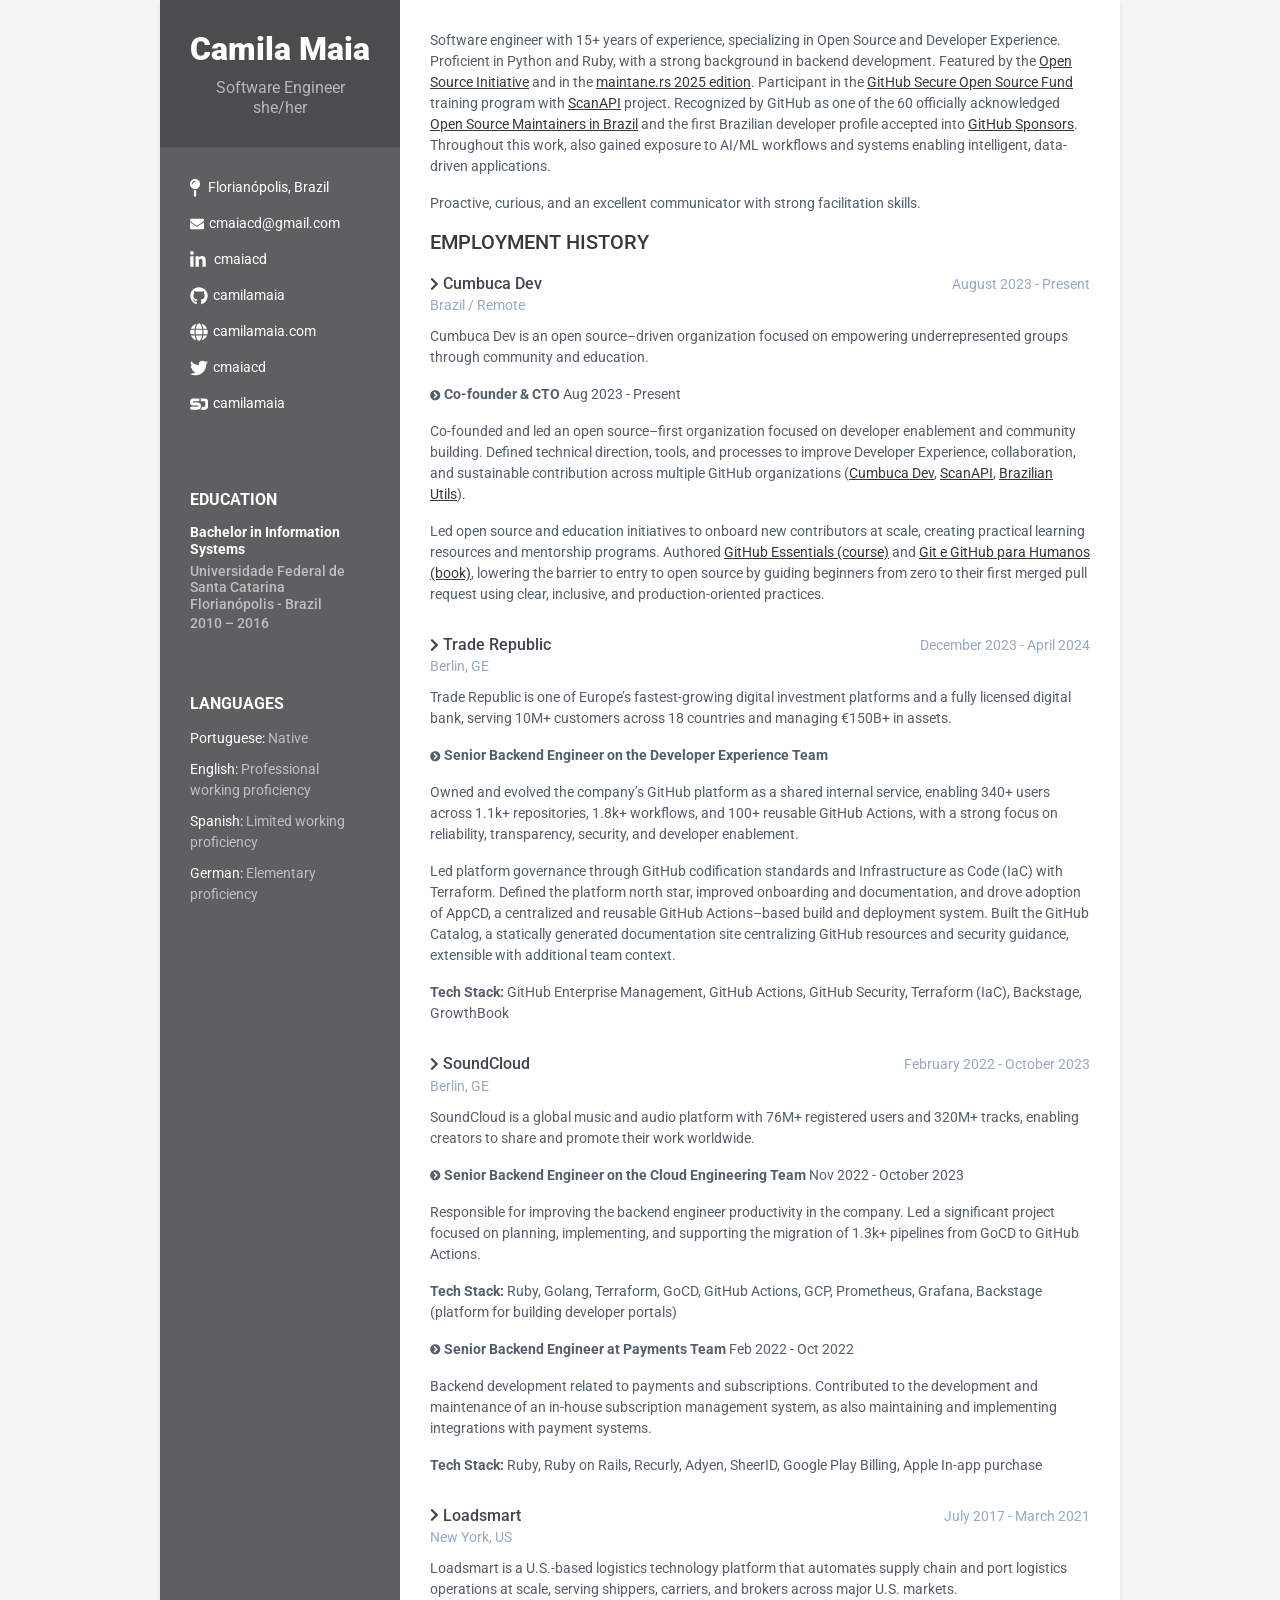
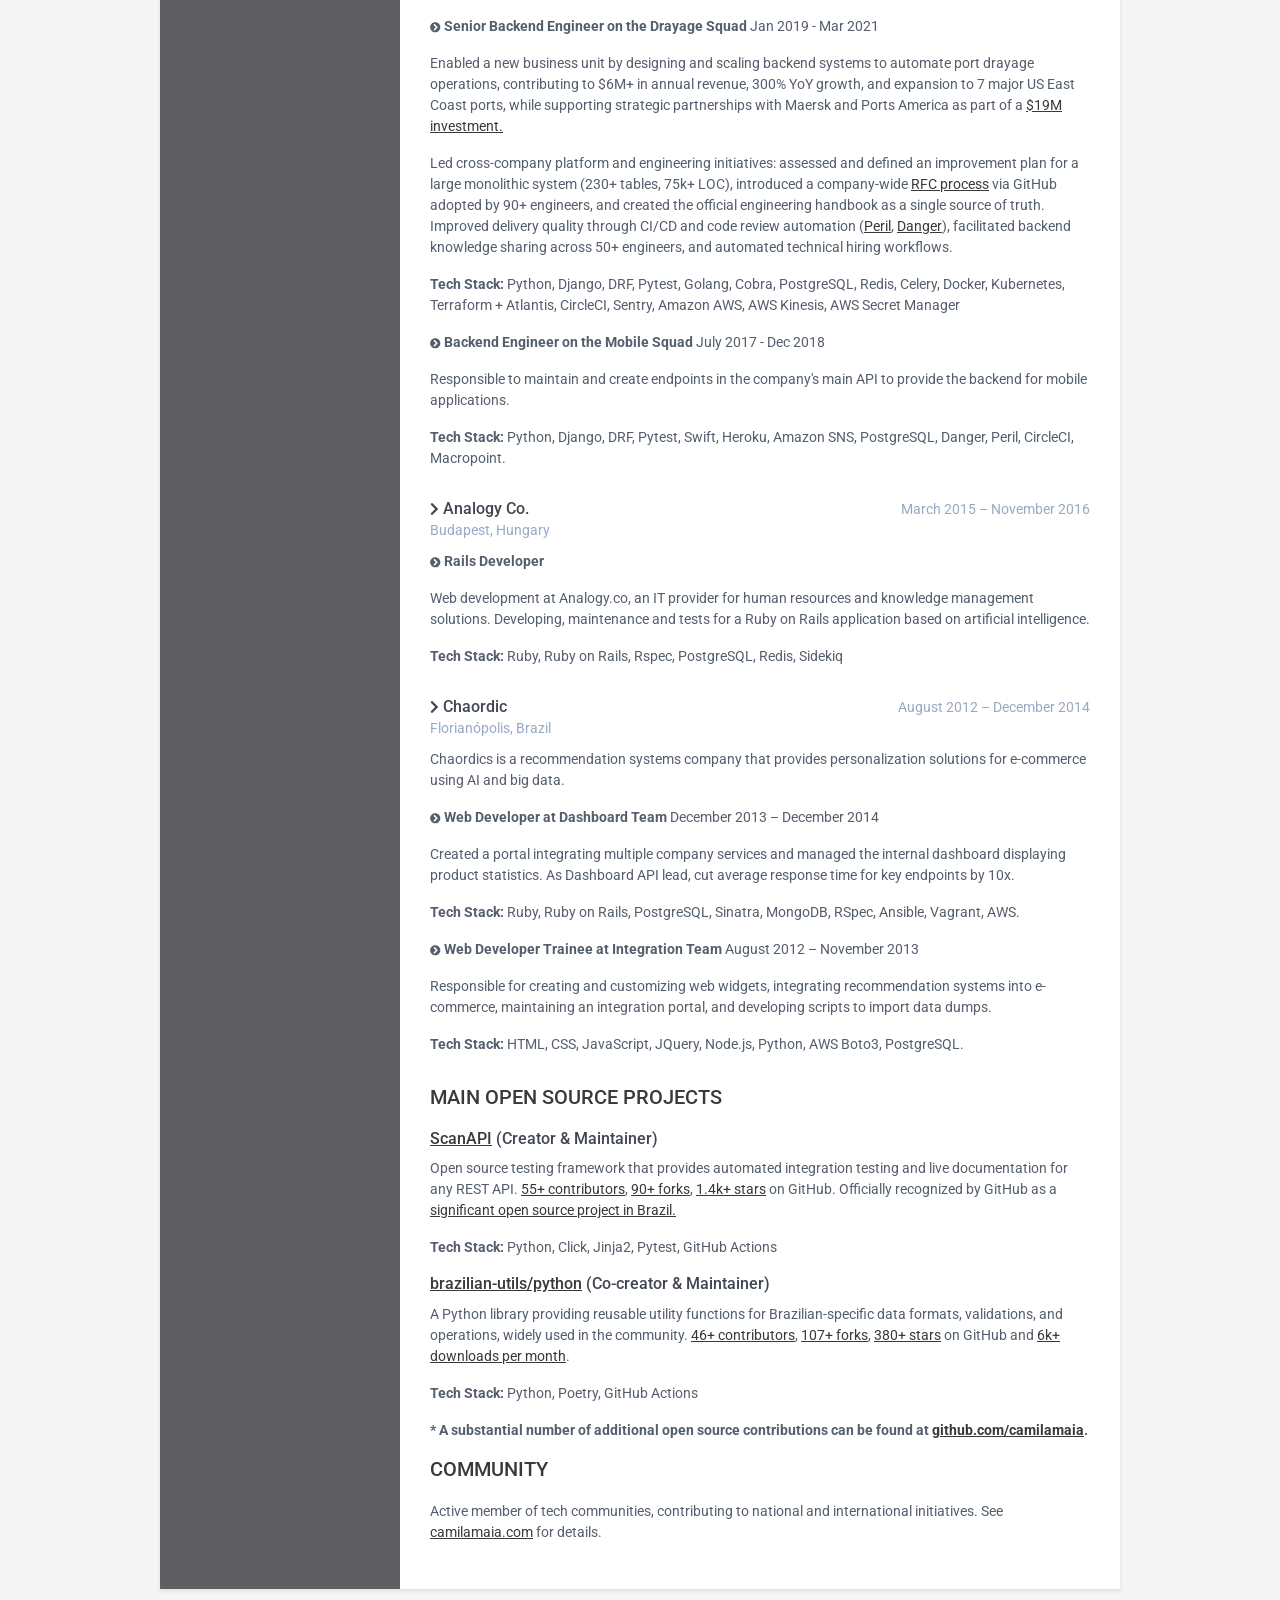
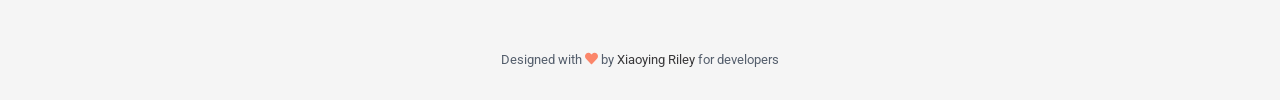
==== commit 269ef88e: "adiciona analogy e chaordic para enfatizar AI" ====
--- a/index.html
+++ b/index.html
@@ -108,7 +108,7 @@
           <div class="summary">
             <p>
               Software engineer with 15+ years of experience, specializing in Open Source and Developer Experience. Proficient in Python and Ruby, with a strong background in backend development.
-              Featured by the <a href="https://opensource.org/maintainers" target="_blank">Open Source Initiative</a> and in the <a href="https://maintaine.rs" target="_blank">maintane.rs 2025 edition</a>. Participant in the <a href="https://github.blog/open-source/maintainers/securing-the-supply-chain-at-scale-starting-with-71-important-open-source-projects/" target="_blank">GitHub Secure Open Source Fund</a> training program with <a href="https://scanapi.dev">ScanAPI</a> project. Recognized by GitHub as one of the 60 officially acknowledged <a href="https://githubbrasil.com/en/open-source/maintainers.html" target="_blank">Open Source Maintainers in Brazil</a> and the first Brazilian developer profile accepted into <a href="https://github.com/sponsors/camilamaia" target="_blank">GitHub Sponsors</a>.
+              Featured by the <a href="https://opensource.org/maintainers" target="_blank">Open Source Initiative</a> and in the <a href="https://maintaine.rs" target="_blank">maintane.rs 2025 edition</a>. Participant in the <a href="https://github.blog/open-source/maintainers/securing-the-supply-chain-at-scale-starting-with-71-important-open-source-projects/" target="_blank">GitHub Secure Open Source Fund</a> training program with <a href="https://scanapi.dev">ScanAPI</a> project. Recognized by GitHub as one of the 60 officially acknowledged <a href="https://githubbrasil.com/en/open-source/maintainers.html" target="_blank">Open Source Maintainers in Brazil</a> and the first Brazilian developer profile accepted into <a href="https://github.com/sponsors/camilamaia" target="_blank">GitHub Sponsors</a>. Throughout this work, also gained exposure to AI/ML workflows and systems enabling intelligent, data-driven applications.
             </p>
             <p>Proactive, curious, and an excellent communicator with strong facilitation skills.</p>
           </div>
@@ -357,6 +357,114 @@
             <!--//loadsmart-details-->
           </div>
           <!--//loadsmart-item-->
+
+                  <div class="item">
+            <div class="meta">
+              <div class="upper-row">
+                <div data-bs-toggle="collapse" href="#analogyDetails">
+                  <h3 class="job-title">
+                    <i class="fas fa-chevron-right fa-sm"></i>
+                    Analogy Co.
+                  </h3>
+                  <div class="time">March 2015 – November 2016</div>
+                </div>
+              </div>
+              <!--//upper-row-->
+              <div class="company">Budapest, Hungary</div>
+            </div>
+            <!--//meta-->
+
+            <div class="details collapse show" id="analogyDetails">
+              <div class="role">
+                <p data-bs-toggle="collapse" href="#analogyRailsDeveloper">
+                  <i class="fas fa-chevron-circle-right fa-xs"></i>
+                  <strong> Rails Developer </strong>
+                </p>
+
+                <div class="collapse show" id="analogyRailsDeveloper">
+                  <p>
+                    Web development at Analogy.co, an IT provider for human
+                    resources and knowledge management solutions. Developing,
+                    maintenance and tests for a Ruby on Rails application based on
+                    artificial intelligence.
+                  </p>
+
+                  <p>
+                    <strong>Tech Stack:</strong> Ruby, Ruby on Rails, Rspec, PostgreSQL,
+                    Redis, Sidekiq
+                  </p>
+                </div>
+              </div>
+
+            </div>
+            <!--//details-->
+          </div>
+          <!--//analogy-item-->
+
+          <div class="item">
+            <div class="meta">
+              <div class="upper-row">
+                <div data-bs-toggle="collapse" href="#chaordicDetails">
+                  <h3 class="job-title">
+                    <i class="fas fa-chevron-right fa-sm"></i>
+                    Chaordic
+                  </h3>
+                  <div class="time">August 2012 – December 2014</div>
+                </div>
+              </div>
+              <!--//upper-row-->
+              <div class="company">Florianópolis, Brazil</div>
+            </div>
+            <!--//meta-->
+
+            <div class="details collapse show" id="chaordicDetails">
+              <div class="about-company">
+                <p>
+                  Chaordics is a recommendation systems company that provides personalization
+                  solutions for e-commerce using AI and big data.
+                </p>
+              </div>
+
+              <div class="role">
+                <p data-bs-toggle="collapse" href="#chaordicCLT">
+                  <i class="fas fa-chevron-circle-right fa-xs"></i>
+                  <strong> Web Developer at Dashboard Team </strong>
+                  December 2013 – December 2014
+                </p>
+
+                <div class="collapse show" id="chaordicCLT">
+                  <p>
+                    Created a portal integrating multiple company services and managed the internal dashboard displaying product statistics. As Dashboard API lead, cut average response time for key endpoints by 10x.
+                  <p>
+                    <strong>Tech Stack:</strong> Ruby, Ruby on Rails, PostgreSQL, Sinatra, MongoDB,
+                    RSpec, Ansible, Vagrant, AWS.
+                  </p>
+                </div>
+              </div>
+
+
+              <div class="role">
+                <p data-bs-toggle="collapse" href="#chaordicInternIntegration">
+                  <i class="fas fa-chevron-circle-right fa-xs"></i>
+                  <strong> Web Developer Trainee at Integration Team </strong>
+                  August 2012 – November 2013
+                </p>
+
+                <div class="collapse show" id="chaordicInternIntegration">
+                  <p>
+                    Responsible for creating and customizing web widgets, integrating recommendation systems into e-commerce, maintaining an integration portal, and developing scripts to import data dumps.
+                  </p>
+
+                  <p>
+                    <strong> Tech Stack: </strong> HTML, CSS, JavaScript, JQuery, Node.js, Python,
+                    AWS Boto3, PostgreSQL.
+                  </p>
+                </div>
+              </div>
+            </div>
+            <!--//details-->
+          </div>
+          <!--//chaordic-item-->
 
         </section>
         <!--//experiences-section-->
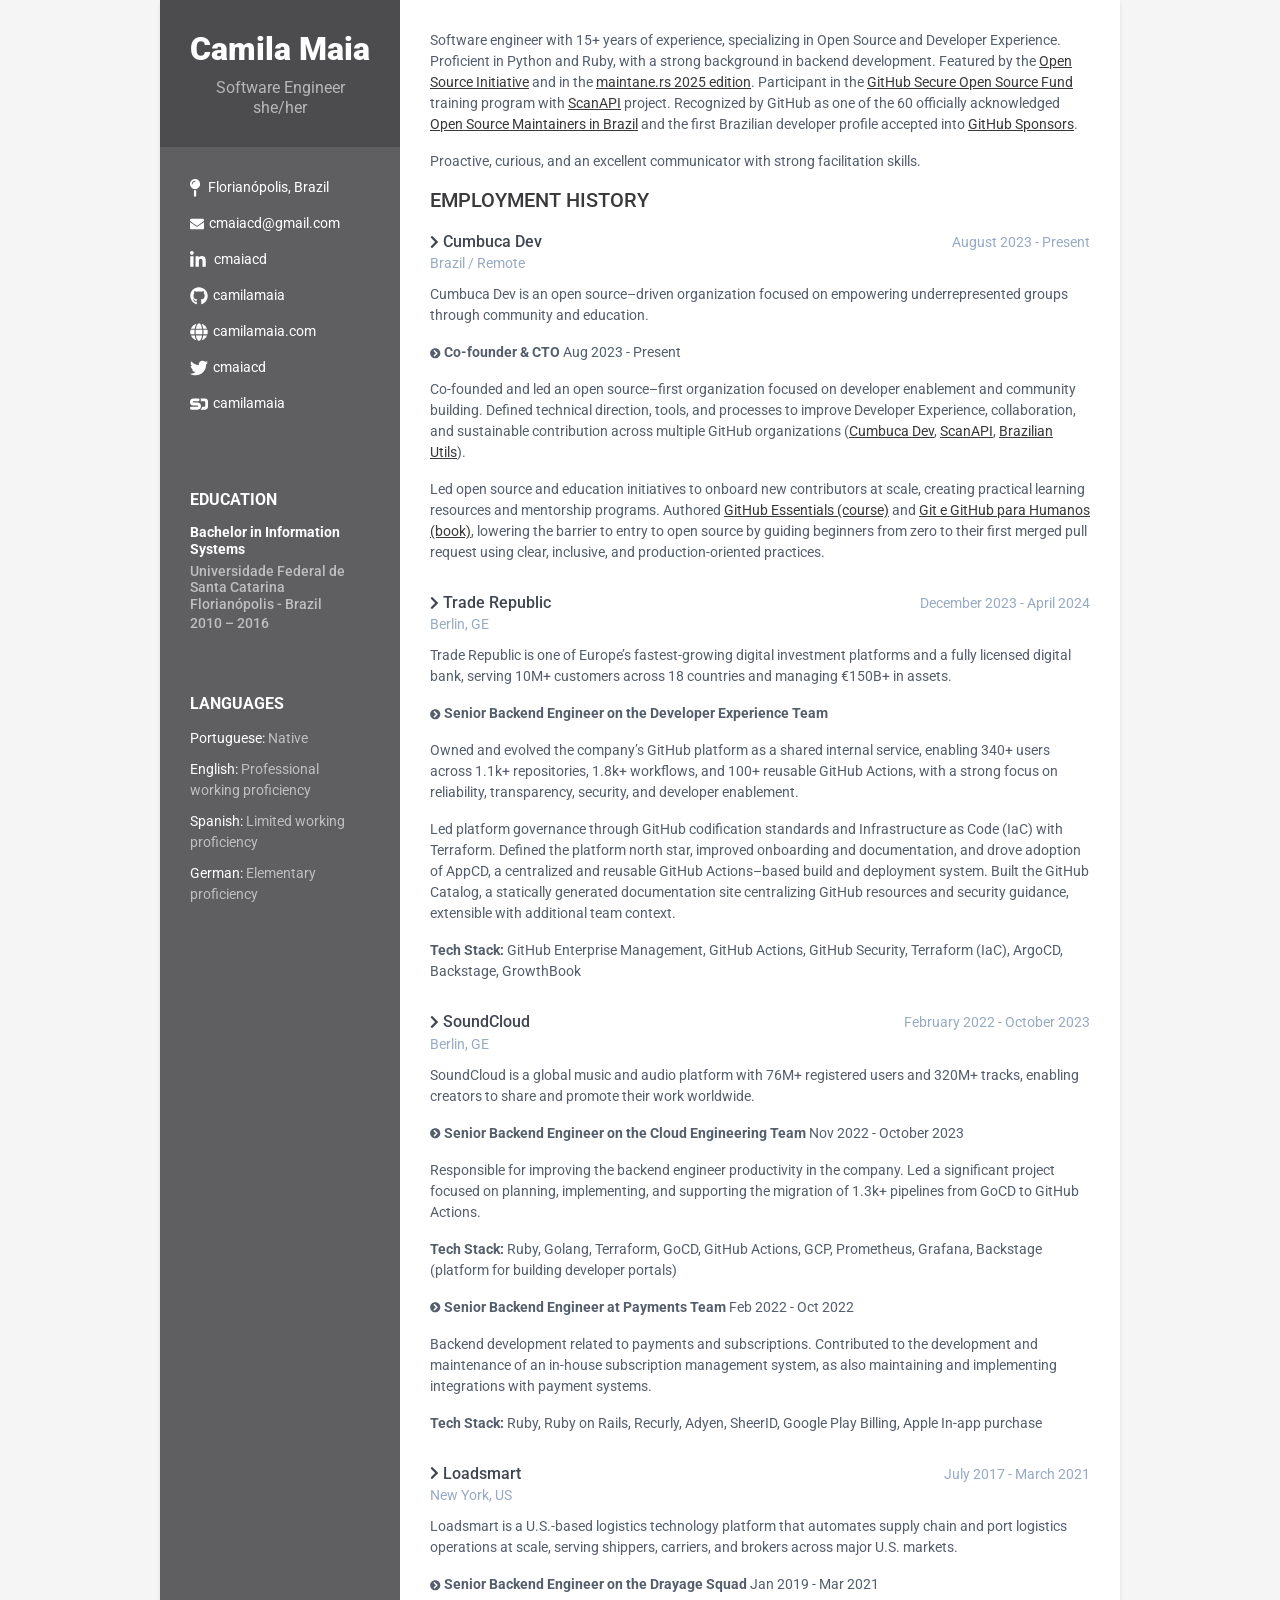
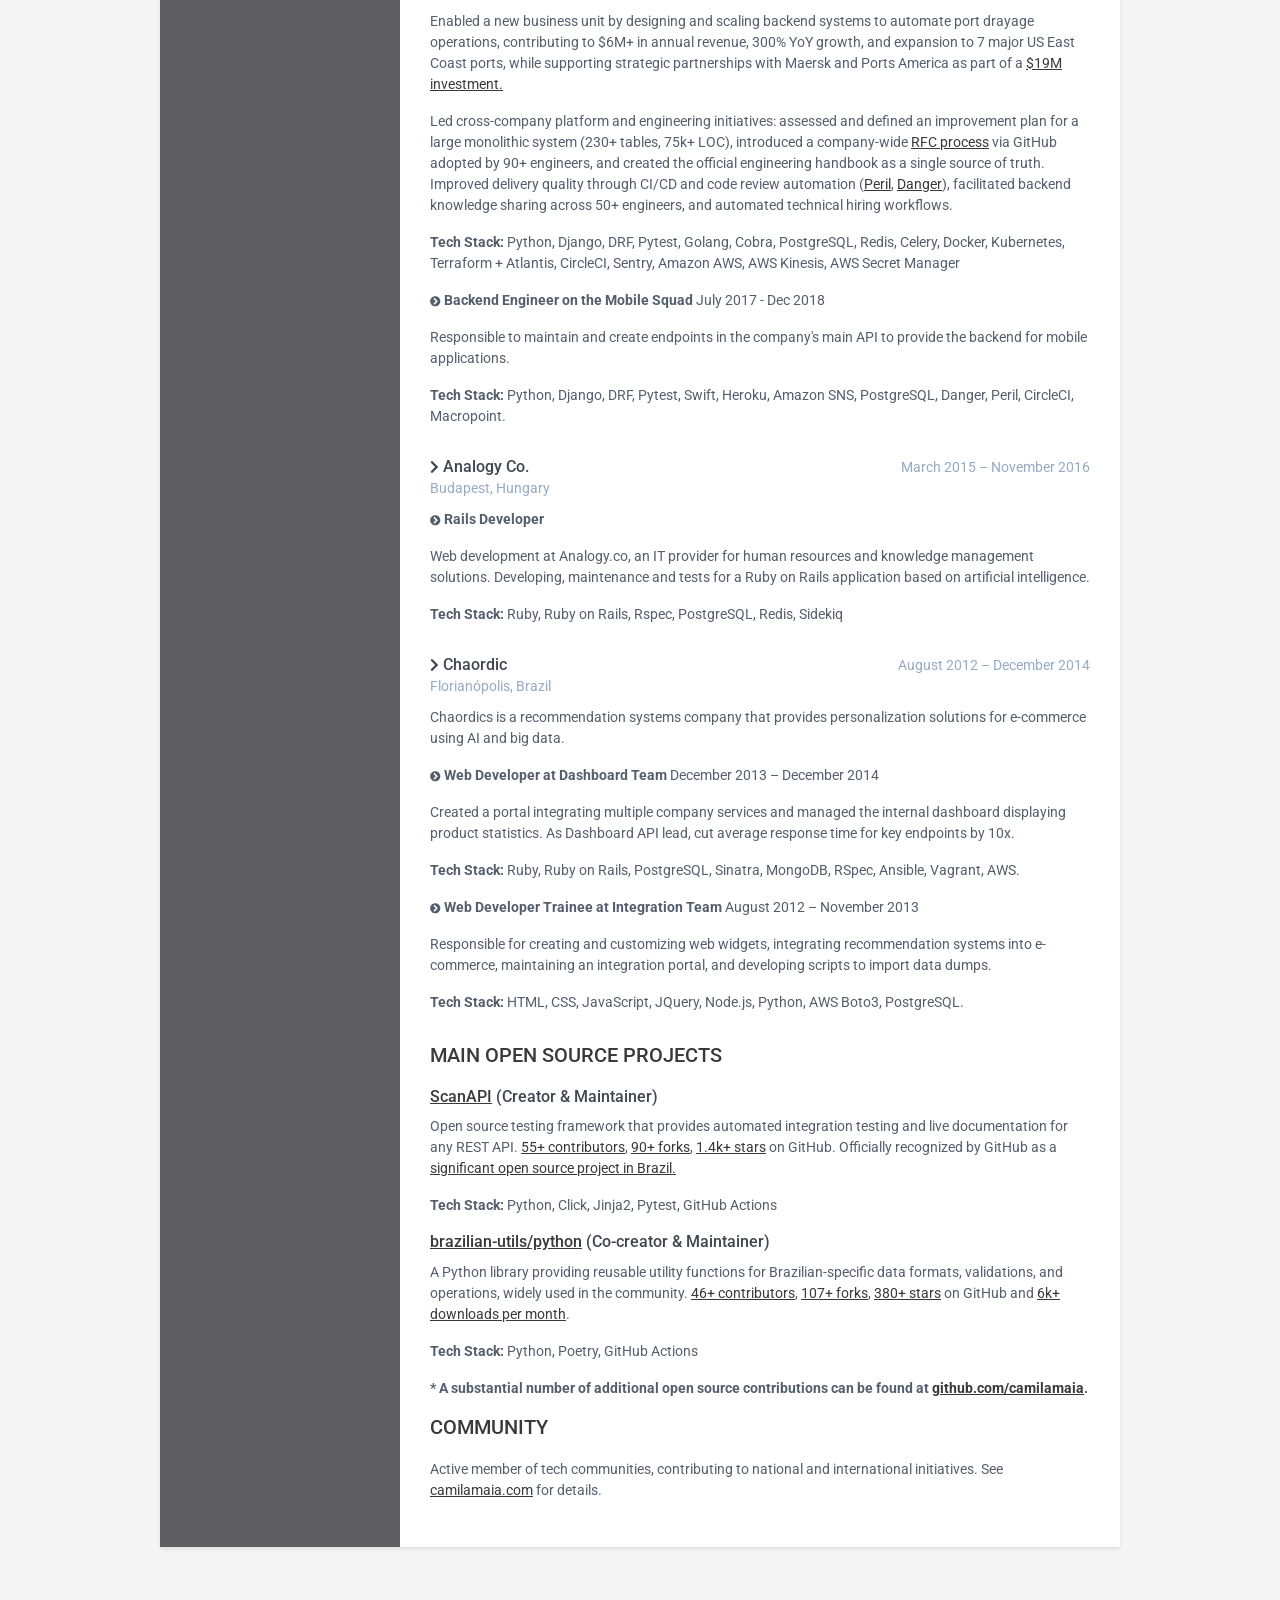
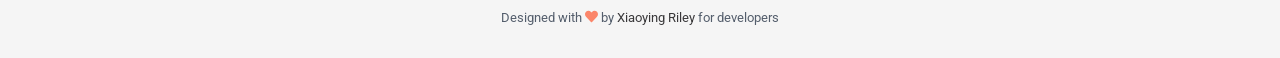
==== commit bef02877: "adapt content to a Red Hat specific opportunity for OpenShift" ====
--- a/index.html
+++ b/index.html
@@ -108,7 +108,7 @@
           <div class="summary">
             <p>
               Software engineer with 15+ years of experience, specializing in Open Source and Developer Experience. Proficient in Python and Ruby, with a strong background in backend development.
-              Featured by the <a href="https://opensource.org/maintainers" target="_blank">Open Source Initiative</a> and in the <a href="https://maintaine.rs" target="_blank">maintane.rs 2025 edition</a>. Participant in the <a href="https://github.blog/open-source/maintainers/securing-the-supply-chain-at-scale-starting-with-71-important-open-source-projects/" target="_blank">GitHub Secure Open Source Fund</a> training program with <a href="https://scanapi.dev">ScanAPI</a> project. Recognized by GitHub as one of the 60 officially acknowledged <a href="https://githubbrasil.com/en/open-source/maintainers.html" target="_blank">Open Source Maintainers in Brazil</a> and the first Brazilian developer profile accepted into <a href="https://github.com/sponsors/camilamaia" target="_blank">GitHub Sponsors</a>. Throughout this work, also gained exposure to AI/ML workflows and systems enabling intelligent, data-driven applications.
+              Featured by the <a href="https://opensource.org/maintainers" target="_blank">Open Source Initiative</a> and in the <a href="https://maintaine.rs" target="_blank">maintane.rs 2025 edition</a>. Participant in the <a href="https://github.blog/open-source/maintainers/securing-the-supply-chain-at-scale-starting-with-71-important-open-source-projects/" target="_blank">GitHub Secure Open Source Fund</a> training program with <a href="https://scanapi.dev">ScanAPI</a> project. Recognized by GitHub as one of the 60 officially acknowledged <a href="https://githubbrasil.com/en/open-source/maintainers.html" target="_blank">Open Source Maintainers in Brazil</a> and the first Brazilian developer profile accepted into <a href="https://github.com/sponsors/camilamaia" target="_blank">GitHub Sponsors</a>.
             </p>
             <p>Proactive, curious, and an excellent communicator with strong facilitation skills.</p>
           </div>
@@ -201,7 +201,7 @@
                     Led platform governance through GitHub codification standards and Infrastructure as Code (IaC) with Terraform. Defined the platform north star, improved onboarding and documentation, and drove adoption of AppCD, a centralized and reusable GitHub Actions–based build and deployment system. Built the GitHub Catalog, a statically generated documentation site centralizing GitHub resources and security guidance, extensible with additional team context.
                   </p>
                   <p>
-                    <strong>Tech Stack:</strong> GitHub Enterprise Management, GitHub Actions, GitHub Security, Terraform (IaC), Backstage, GrowthBook
+                    <strong>Tech Stack:</strong> GitHub Enterprise Management, GitHub Actions, GitHub Security, Terraform (IaC), ArgoCD, Backstage, GrowthBook
                   </p>
                 </div>
               </div>
